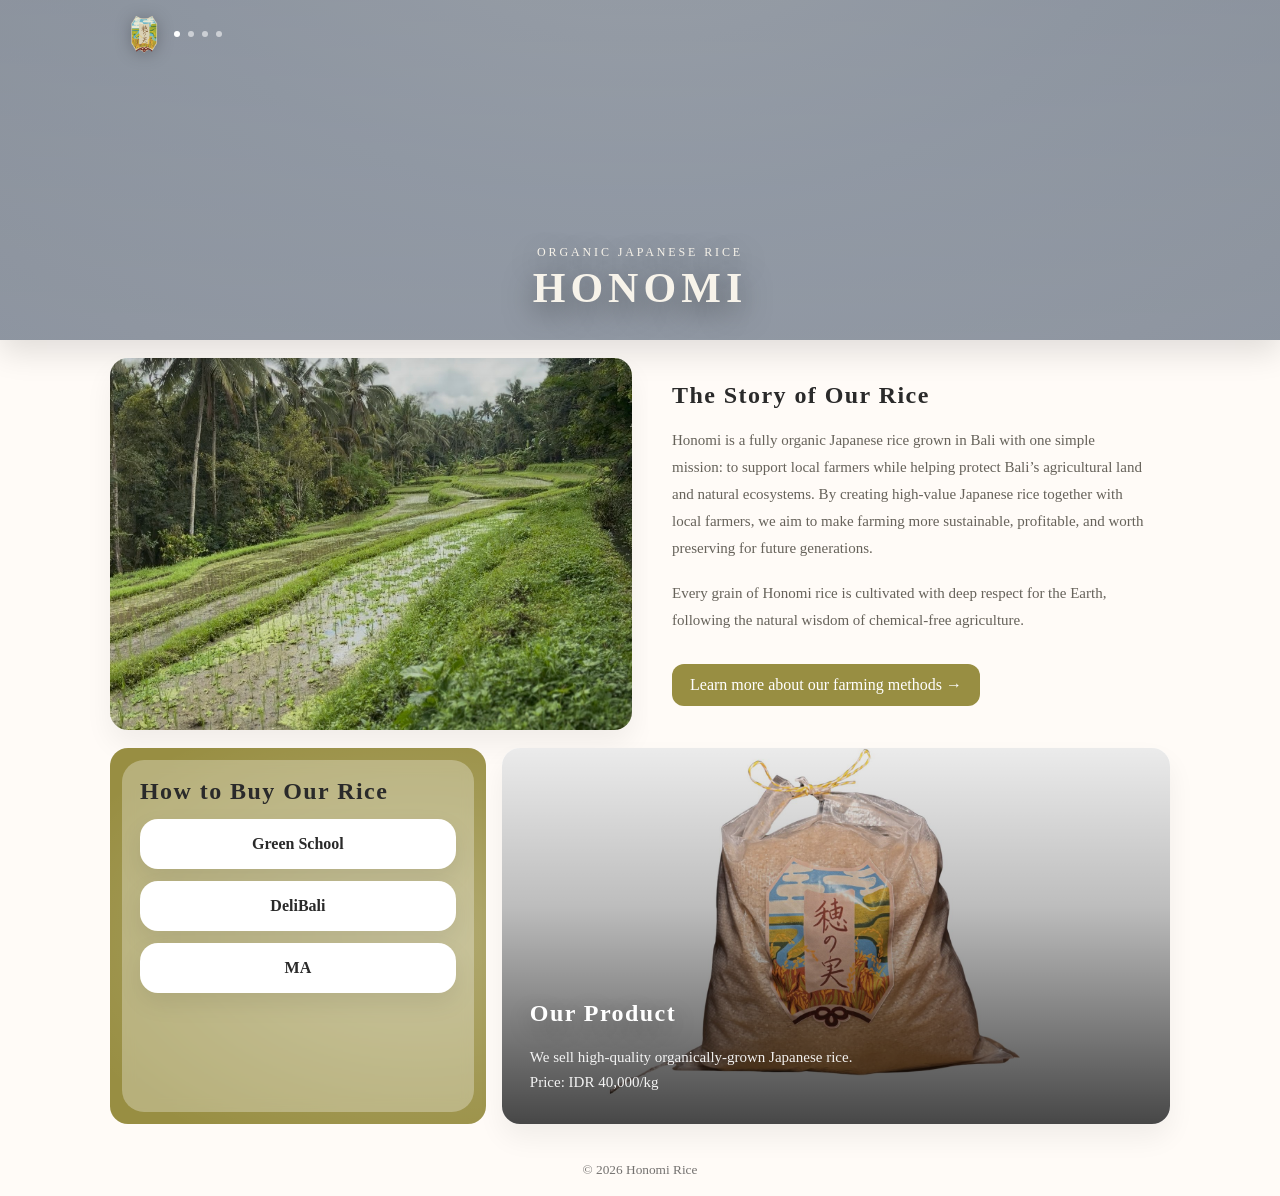
==== index.html @ 51b36eba "Add Honomi Rice static website" ====
<!doctype html>
<html lang="en">
<head>
  <meta charset="UTF-8" />
  <meta name="viewport" content="width=device-width, initial-scale=1.0" />

  <title>Honomi Rice</title>
  <link rel="icon" type="image/png" href="assets/Honomi package design.png">
  <link rel="stylesheet" href="styles.css" />
</head>

<body>

  <a class="skip-link" href="#main">
    Skip to content
  </a>

  <header class="site">

    <!-- HERO -->

    <section class="hero" aria-label="Honomi Rice">

      <!-- VIDEO BACKGROUND -->
      <video
        class="hero__video"
        autoplay
        muted
        loop
        playsinline
      >
        <source src="assets/DJI_0226.mp4" type="video/mp4">
      </video>

      <!-- DARK OVERLAY -->
      <div class="hero__overlay"></div>

      <div class="container">

        <div class="hero__top">

          <div class="brand" aria-label="Brand">

            <div class="brand__mark" aria-hidden="true">
            <img src="assets/Honomi package design.png" alt="Honomi Rice Logo">
          </div>

          <nav class="dots" aria-label="Sections">

            <a class="dot dot--active" href="#top"></a>
            <a class="dot" href="#offer"></a>
            <a class="dot" href="#about"></a>
            <a class="dot" href="#contact"></a>

          </nav>

        </div>

        <div class="hero__title">

          <p class="hero__kicker">
            Organic Japanese Rice
          </p>

          <h1 class="hero__headline">
            HONOMI
          </h1>

        </div>

      </div>

    </section>

    <!-- MAIN -->

    <main id="main" class="content">

      <div class="container">

        <!-- STORY -->

        <section class="story" id="top">

          <!-- IMAGE LEFT -->
          <div class="story__image">
        
            <img
              src="assets/IMG_7173.jpg"
              alt="Honomi rice fields in Bali"
            />

          </div>

          <!-- TEXT RIGHT -->
          <div class="card card--text">

    <h2 class="section-title section-title--left">
      The Story of Our Rice
    </h2>

            <p class="intro-text">
              Honomi is a fully organic Japanese rice grown in Bali
              with one simple mission:
              to support local farmers while helping protect Bali’s
              agricultural land and natural ecosystems. By creating high-value Japanese rice together with local farmers,
              we aim to make farming more sustainable,
              profitable, and worth preserving for future generations. 
            </p>

            <p class="intro-text">
              Every grain of Honomi rice is cultivated with deep respect
              for the Earth, following the natural wisdom of
              chemical-free agriculture.
            </p>

            <a class="learn-btn" href="farming-methods.html">
              Learn more about our farming methods →
            </a>

          </div>

        </section>

        <!-- ABOUT -->

        <section
          class="two-col product-buy"
          id="about"
          aria-label="About and buy Honomi Rice"
        >

          <div
            class="contact"
            id="contact"
            aria-label="How to buy Honomi rice"
          >

            <div class="contact__inner">

              <h2 class="section-title">
                How to Buy Our Rice
              </h2>

              <div class="buy-links">

                <a
                  class="buy-link"
                  href="https://docs.google.com/forms/d/e/1FAIpQLScZ5jNoCmiqCCOcIXor67InOuZGqrYcBfKRxBd3I6cKdMfrpA/viewform?usp=publish-editor"
                  target="_blank"
                >
                  Green School
                </a>

                <a
                  class="buy-link"
                  href="delibali.html"
                  target="_blank"
                >
                  DeliBali
                </a>

                <a
                  class="buy-link"
                  href="https://maps.app.goo.gl/1uEQMP7AKM3h1Lmy5"
                  target="_blank"
                >
                  MA
                </a>

              </div>

            </div>

          </div>

          <div class="card card--image product-card">

            <img
              src="assets/IMG_7652 (1).jpg"
              alt="Pak Putu in the rice field"
            />

            <div class="product-card__overlay">

              <h2 class="section-title section-title--left">
                Our Product
              </h2>

              <p>
                We sell high-quality organically-grown Japanese rice.
              </p>
              
              <p>
                Price: IDR 40,000/kg
              </p>

            </div>

          </div>

        </section>

        <!-- FOOTER -->

        <footer class="footer">

          <small>
            © <span id="year"></span> Honomi Rice
          </small>

        </footer>

      </div>

    </main>

  </header>

  <script>
    document.getElementById("year").textContent =
      String(new Date().getFullYear());
  </script>

</body>
</html>
---- styles.css ----
:root{
  --paper:#fffbf7;
  --paper-2:#f4eddc;
  --ink:#2a2a2a;
  --muted:#66625a;
  --green:#988e42;
  --green-2:#204c38;
  --shadow:0 12px 30px rgba(0,0,0,.12);
  --radius:18px;
}

*{
  box-sizing:border-box;
}

html,
body{
  height:100%;
}

body{
  margin:0;

  font-family:
    ui-serif,
    Georgia,
    "Times New Roman",
    serif;

  color:var(--ink);

  background:
    radial-gradient(
      1200px 800px at 50% -120px,
      #d9e2ee 0%,
      #cbd6e6 40%,
      #c6d0df 70%,
      #bfcadd 100%
    );
}

img,
video{
  max-width:100%;
  display:block;
}

a{
  color:inherit;
}

.skip-link{
  position:absolute;
  left:-999px;
  top:8px;

  background:#000;
  color:#fff;

  padding:8px 10px;

  border-radius:10px;

  z-index:999;
}

.skip-link:focus{
  left:10px;
}

.container{
  max-width:1100px;
  margin:0 auto;
  padding:0 20px;
}

/* HERO */

.hero{
  position:relative;

  min-height:340px;

  overflow:hidden;

  box-shadow:var(--shadow);
}

.hero__video{
  position:absolute;

  inset:0;

  width:100%;
  height:100%;

  object-fit:cover;

  z-index:0;
}

.hero__overlay{
  position:absolute;

  inset:0;

  background:
    linear-gradient(
      rgba(0,0,0,.30),
      rgba(0,0,0,.28)
    );

  z-index:1;
}

.hero .container{
  position:relative;

  min-height:340px;

  z-index:2;
}

.hero__top{
  display:flex;
  align-items:flex-start;
  justify-content:space-between;

  padding:14px 14px 0;

  color:#f5f1e8;
}

.hero__top--home{
  justify-content:flex-start;
}

.brand{
  display:flex;
  align-items:center;
  gap:10px;
}

.brand__mark{
  width:40px;
  height:40px;

  display:flex;
  align-items:center;
  justify-content:center;
}

.brand__mark--home{
  border-radius:999px;

  transition:.2s;
}

.brand__mark--home:hover{
  transform:translateY(-2px);
}

.brand__mark img{
  width:100%;
  height:100%;
  object-fit:contain;

  filter: drop-shadow(0 2px 8px rgba(0,0,0,.25));
}

.dots{
  display:flex;
  gap:8px;
  align-items:center;
}

.dot{
  width:6px;
  height:6px;

  border-radius:999px;

  background:rgba(255,255,255,.55);

  display:inline-block;
}

.dot--active{
  background:#fff;
}

.hero__title{
  position:absolute;

  left:0;
  right:0;
  bottom:28px;

  text-align:center;

  color:#f7f3ea;

  text-shadow:
    0 10px 30px rgba(0,0,0,.50);
}

.hero__kicker{
  margin:0;

  letter-spacing:.24em;
  text-transform:uppercase;

  font-size:12px;
}

.hero__headline{
  margin:4px 0 0;

  font-size:42px;

  letter-spacing:.12em;
  text-transform:uppercase;
}

/* MAIN */

.content{
  background:var(--paper);
  overflow:hidden;
}

.card{
  background:var(--paper);
  padding:18px 18px 20px;
}

/* INTRO */

.card--intro{
  background:
    linear-gradient(
      180deg,
      var(--paper-2),
      var(--paper)
    );

  text-align:center;

  padding:40px 22px;
}

.section-title{
  margin:0 0 18px;

  text-align:center;

  font-size:24px;

  letter-spacing:.06em;
}

.section-title--left{
  text-align:left;
}

.intro-text{
  max-width:760px;

  margin:0 auto 18px;

  font-size:15px;

  line-height:1.8;

  color:var(--muted);
}

.learn-btn{
  display:inline-block;

  margin-top:12px;

  padding:12px 18px;

  background:var(--green);
  color:#fff;

  text-decoration:none;

  border-radius:12px;

  transition:.2s;
}

.learn-btn:hover{
  background:var(--green-2);
  transform:translateY(-2px);
}

/* OFFERS */

.offers{
  display:grid;

  grid-template-columns:
    repeat(3, minmax(0,1fr));

  gap:16px;
}

.offer{
  background:#fff;

  border-radius:14px;

  overflow:hidden;

  box-shadow:
    0 12px 24px rgba(0,0,0,.06);

  transition:.2s;

  text-align:center;
}

.offer:hover{
  transform:translateY(-4px);
}

.offer{
  cursor:pointer;
}

/* POPUP */

.popup{
  position:fixed;

  inset:0;

  background:rgba(0,0,0,.72);

  display:flex;
  align-items:center;
  justify-content:center;

  opacity:0;
  visibility:hidden;

  transition:.25s;

  z-index:9999;
}

.popup.active{
  opacity:1;
  visibility:visible;
}

.popup__content{
  position:relative;

  width:min(92vw, 900px);

  border-radius:22px;

  overflow:hidden;

  box-shadow:
    0 20px 50px rgba(0,0,0,.35);
}

.popup__content img,
.popup__content video{
  width:100%;
  height:75vh;

  object-fit:cover;

  display:block;
}

.popup__overlay{
  position:absolute;

  inset:0;

  display:flex;
  flex-direction:column;
  justify-content:flex-end;

  padding:40px;

  background:
    linear-gradient(
      to top,
      rgba(0,0,0,.72),
      rgba(0,0,0,.15) 55%,
      rgba(0,0,0,0)
    );

  color:#fff;
}

.popup__overlay h2{
  margin:0 0 12px;

  font-size:34px;

  letter-spacing:.04em;

  text-transform:uppercase;
}

.popup__overlay p{
  margin:0;

  max-width:650px;

  line-height:1.8;

  font-size:15px;

  color:rgba(255,255,255,.92);
}

.popup__close{
  position:absolute;

  top:16px;
  right:16px;

  width:44px;
  height:44px;

  border:none;

  border-radius:999px;

  background:rgba(255,255,255,.18);

  color:#fff;

  font-size:28px;

  cursor:pointer;

  z-index:10;

  backdrop-filter:blur(6px);
}

.popup__close:hover{
  background:rgba(255,255,255,.30);
}

/* MOBILE */

@media (max-width:760px){

  .popup__content img{
    height:70vh;
  }

  .popup__overlay{
    padding:24px;
  }

  .popup__overlay h2{
    font-size:24px;
  }

}

.offer__img{
  width:220px;
  height:220px;

  object-fit:cover;

  border-radius:50%;

  display:block;

  margin:24px auto 10px;

  box-shadow:
    0 10px 24px rgba(0,0,0,.12);
}

.offer__title{
  text-align:center;

  font-size:16px;

  margin:18px;
}

/* TWO COLUMN */

.two-col{
  display:grid;

  grid-template-columns:
    1.08fr .92fr;

  gap:16px;

  padding:0 0 18px;
}

.product-buy{
  grid-template-columns:minmax(220px, .72fr) minmax(0, 1.28fr);

  align-items:stretch;
}

.two-col .card{
  border-radius:var(--radius);

  background:#fff;

  box-shadow:
    0 14px 28px rgba(0,0,0,.06);
}

.two-col .card.card--flat{
  background: transparent !important;
  box-shadow: none !important;
  border-radius: 0 !important;
  padding: 0 !important;
}

.card--text{
  padding:24px;
}

.card--flat{
  background:transparent;
  box-shadow:none;
  padding:24px;
}

.muted{
  color:var(--muted);

  font-size:14px;

  line-height:1.7;
}

.card--image{
  overflow:hidden;
  padding:0;
}

.card--image img{
  width:100%;
  height:100%;

  object-fit:cover;

  min-height:280px;
}

.product-card{
  position:relative;
}

.product-card img{
  min-height:360px;
}

.product-card__overlay{
  position:absolute;

  inset:0;

  display:flex;
  flex-direction:column;
  justify-content:flex-end;

  padding:28px;

  background:
    linear-gradient(
      to top,
      rgba(0,0,0,.72),
      rgba(0,0,0,.26) 58%,
      rgba(0,0,0,.08)
    );

  color:#fff;
}

.product-card__overlay .section-title{
  color:#fff;

  text-shadow:0 8px 22px rgba(0,0,0,.35);
}

.product-card__overlay p{
  max-width:420px;

  margin:0;

  font-size:15px;
  line-height:1.7;

  color:rgba(255,255,255,.92);
}

/* FARMER SECTION */

.farmer{
  position:relative;

  height:520px;

  border-radius:22px;

  overflow:hidden;

  margin-bottom:18px;

  box-shadow:
    0 18px 40px rgba(0,0,0,.12);
}

.farmer__image{
  width:100%;
  height:100%;

  object-fit:cover;

  object-position:center 10%;
}

.farmer__overlay{
  position:absolute;
  inset:0;

  background:
    linear-gradient(
      to top,
      rgba(0,0,0,.65) 0%,
      rgba(0,0,0,.15) 45%,
      rgba(0,0,0,.10) 100%
    );
}

.farmer__content{
  position:absolute;

  inset:0;

  display:flex;
  flex-direction:column;
  justify-content:space-between;

  padding:34px;

  color:#fff;

  z-index:2;
}

.farmer__title{
  margin:0;

  font-size:38px;

  letter-spacing:.04em;

  text-transform:uppercase;

  text-shadow:
    0 4px 18px rgba(0,0,0,.35);
}

.farmer__text{
  margin:0;

  width:100%;

  font-size:15px;

  line-height:1.7;

  color:rgba(255,255,255,.92);

  max-width:900px;
}

/* MOBILE */

@media (max-width:760px){

  .farmer{
    height:420px;
  }

  .farmer__title{
    font-size:28px;
  }

  .farmer__content{
    padding:22px;
  }

}

/* PROCESS SECTION */

.process-section{
  padding:20px 0 40px;
}

.process-flow{
  display:flex;
  align-items:center;
  gap:18px;

  overflow-x:auto;

  padding-bottom:12px;
}

.process-card{
  position:relative;

  width:280px;
  height:280px;

  border-radius:22px;

  overflow:hidden;

  flex-shrink:0;

  box-shadow:
    0 16px 36px rgba(0,0,0,.12);

  transition:.25s;
}

.process-card:hover{
  transform:translateY(-6px);
}

.process-card img,
.process-card video{
  width:100%;
  height:100%;

  object-fit:cover;

  display:block;
}

.process-card__overlay{
  position:absolute;

  inset:0;

  display:flex;
  flex-direction:column;
  justify-content:flex-end;

  padding:20px;

  background:
    linear-gradient(
      to top,
      rgba(0,0,0,.72),
      rgba(0,0,0,.18) 55%,
      rgba(0,0,0,0)
    );

  color:#fff;
}

.process-card__overlay h3{
  margin:0 0 8px;

  font-size:18px;

  letter-spacing:.04em;

  text-transform:uppercase;
}

.process-card__overlay p{
  margin:0;

  font-size:13px;

  line-height:1.5;

  color:rgba(255,255,255,.92);
}

.process-arrow{
  font-size:38px;

  color:#988e42;

  font-weight:700;

  flex-shrink:0;
}

/* MOBILE */

@media (max-width:520px){

  .process-card{
    width:160px;
    height:240px;
  }

  .process-arrow{
    font-size:28px;
  }

}

/* STORY SECTION (NEW) */
.story {
  display: grid;
  grid-template-columns: 1fr 1fr;
  gap: 16px;
  align-items: stretch;
  margin: 18px 0;
}

.story__image img {
  width: 100%;
  height: 100%;
  object-fit: cover;
  border-radius: 18px;
  box-shadow: 0 14px 28px rgba(0,0,0,.06);
}

/* MOBILE FIX */
@media (max-width: 760px) {
  .story {
    grid-template-columns: 1fr;
  }
}

/* CONTACT */

.contact{
  margin-top:8px;

  background:
    radial-gradient(
      380px 240px at 82% 50%,
      rgba(255,255,255,.25),
      rgba(255,255,255,0)
    ),

    linear-gradient(
      180deg,
      #988e42,
      #988e42
    );

  padding:24px 12px 28px;
}

.product-buy .contact{
  margin-top:0;

  border-radius:var(--radius);

  padding:12px;

  overflow:hidden;
}

.contact__inner{
  background:rgba(255, 255, 255, 0.3);

  border-radius:22px;

  padding:24px;

  backdrop-filter:blur(6px);
}

.product-buy .contact__inner{
  height:100%;

  padding:18px;
}

.product-buy .contact .section-title{
  margin-bottom:14px;

  text-align:left;
}

/* BUY LINKS */

.buy-links{
  display:flex;
  flex-direction:column;

  gap:16px;

  margin-top:20px;
}

.product-buy .buy-links{
  gap:12px;

  margin-top:0;
}

.buy-link{
  background:#fff;

  border-radius:18px;

  padding:22px;

  text-align:center;

  text-decoration:none;

  font-weight:700;

  box-shadow:
    0 10px 25px rgba(0,0,0,.08);

  transition:.2s;
}

.product-buy .buy-link{
  padding:16px 14px;
}

.buy-link:hover{
  transform:translateY(-4px);
}

/* FOOTER */

.footer{
  padding:18px;

  text-align:center;

  color:rgba(0,0,0,.55);
}

/* MOBILE */

@media (max-width:760px){

  .offers{
    grid-template-columns:1fr;
  }

  .two-col{
    grid-template-columns:1fr;
  }

  .product-buy{
    grid-template-columns:1fr;
  }

  .product-card{
    order:-1;
  }

  .product-card img{
    min-height:300px;
  }

  .hero{
    min-height:260px;
  }

  .hero .container{
    min-height:260px;
  }

  .hero__headline{
    font-size:30px;
  }

}

@media (max-width:420px){

  .container{
    padding:0 14px;
  }

  .hero__headline{
    font-size:26px;
  }

  .section-title{
    font-size:20px;
  }

}
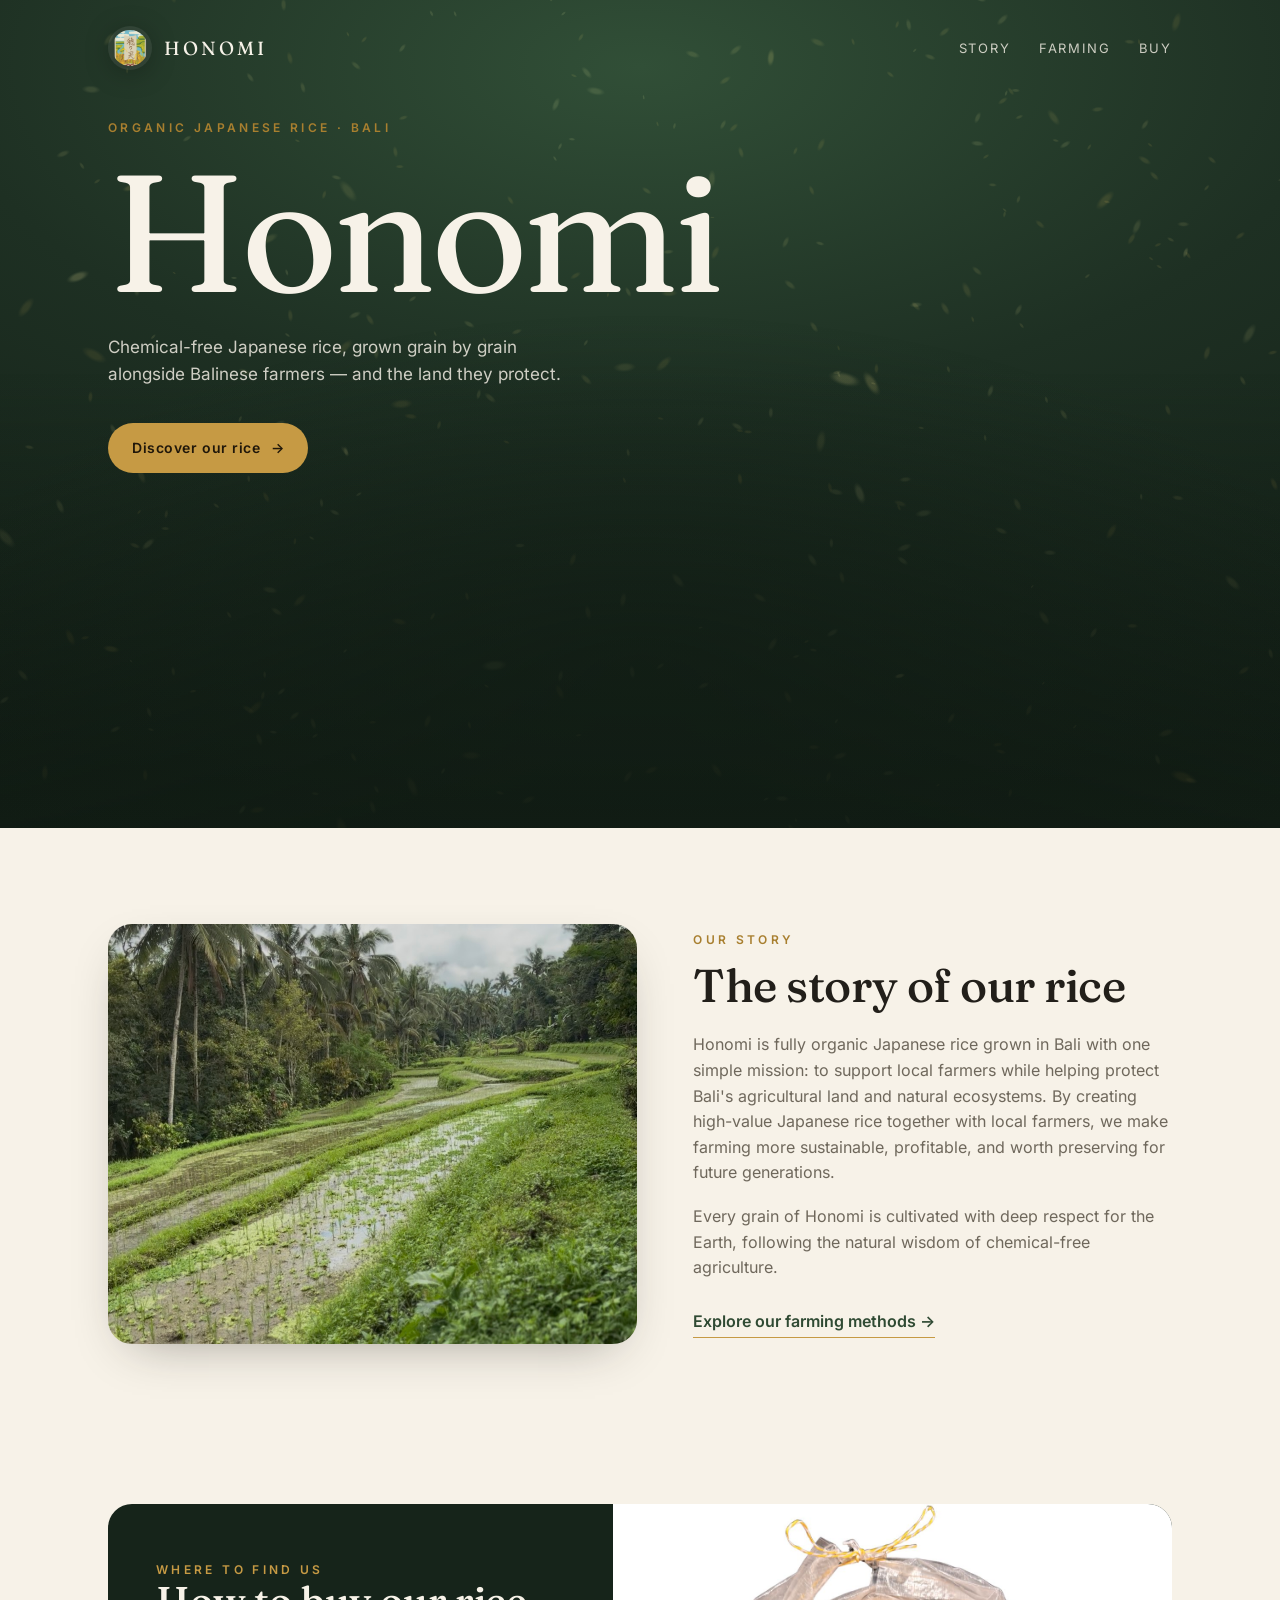
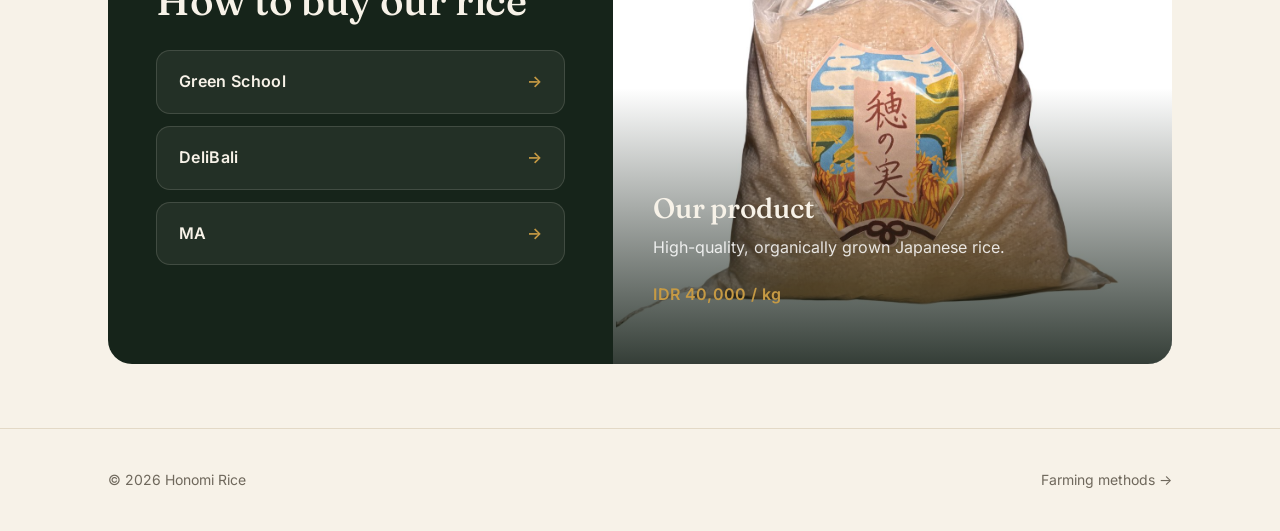
==== commit 29940d03: "Redesign site with three.js grain-field hero and refined design system - Add three.js (vendored) ani" ====
--- a/index.html
+++ b/index.html
@@ -3,224 +3,122 @@
 <head>
   <meta charset="UTF-8" />
   <meta name="viewport" content="width=device-width, initial-scale=1.0" />
-
-  <title>Honomi Rice</title>
-  <link rel="icon" type="image/png" href="assets/Honomi package design.png">
+  <title>Honomi — Organic Japanese Rice, Grown in Bali</title>
+  <meta name="description" content="Honomi is fully organic Japanese rice grown in Bali, cultivated chemical-free alongside local farmers." />
+  <link rel="icon" type="image/png" href="assets/Honomi package design.png" />
   <link rel="stylesheet" href="styles.css" />
 </head>
+<body>
+  <a class="skip-link" href="#main">Skip to content</a>
 
-<body>
+  <!-- HERO -->
+  <header class="hero">
+    <canvas class="hero__canvas" data-grain-field aria-hidden="true"></canvas>
 
-  <a class="skip-link" href="#main">
-    Skip to content
-  </a>
+    <div class="container">
+      <nav class="hero__nav" aria-label="Primary">
+        <a class="brand" href="index.html">
+          <img class="brand__mark" src="assets/Honomi package design.png" alt="" />
+          <span class="brand__name">Honomi</span>
+        </a>
+        <div class="hero__menu">
+          <a href="#story">Story</a>
+          <a href="farming-methods.html">Farming</a>
+          <a href="#buy">Buy</a>
+        </div>
+      </nav>
 
-  <header class="site">
+      <div class="hero__body">
+        <p class="eyebrow">Organic Japanese Rice · Bali</p>
+        <h1 class="hero__headline">Honomi</h1>
+        <p class="hero__sub">
+          Chemical-free Japanese rice, grown grain by grain alongside Balinese
+          farmers — and the land they protect.
+        </p>
+        <a class="hero__cta" href="#story">Discover our rice <span>→</span></a>
+      </div>
+    </div>
+  </header>
 
-    <!-- HERO -->
-
-    <section class="hero" aria-label="Honomi Rice">
-
-      <!-- VIDEO BACKGROUND -->
-      <video
-        class="hero__video"
-        autoplay
-        muted
-        loop
-        playsinline
-      >
-        <source src="assets/DJI_0226.mp4" type="video/mp4">
-      </video>
-
-      <!-- DARK OVERLAY -->
-      <div class="hero__overlay"></div>
-
+  <main id="main">
+    <!-- STORY -->
+    <section class="section" id="story">
       <div class="container">
-
-        <div class="hero__top">
-
-          <div class="brand" aria-label="Brand">
-
-            <div class="brand__mark" aria-hidden="true">
-            <img src="assets/Honomi package design.png" alt="Honomi Rice Logo">
+        <div class="split">
+          <div class="split__media">
+            <img src="assets/IMG_7173.jpg" alt="Honomi rice fields in Bali" />
           </div>
-
-          <nav class="dots" aria-label="Sections">
-
-            <a class="dot dot--active" href="#top"></a>
-            <a class="dot" href="#offer"></a>
-            <a class="dot" href="#about"></a>
-            <a class="dot" href="#contact"></a>
-
-          </nav>
-
+          <div>
+            <p class="eyebrow">Our Story</p>
+            <h2 class="section__title">The story of our rice</h2>
+            <div class="prose" style="margin-top:22px">
+              <p>
+                Honomi is fully organic Japanese rice grown in Bali with one
+                simple mission: to support local farmers while helping protect
+                Bali's agricultural land and natural ecosystems. By creating
+                high-value Japanese rice together with local farmers, we make
+                farming more sustainable, profitable, and worth preserving for
+                future generations.
+              </p>
+              <p>
+                Every grain of Honomi is cultivated with deep respect for the
+                Earth, following the natural wisdom of chemical-free agriculture.
+              </p>
+            </div>
+            <a class="textlink" href="farming-methods.html">
+              Explore our farming methods →
+            </a>
+          </div>
         </div>
-
-        <div class="hero__title">
-
-          <p class="hero__kicker">
-            Organic Japanese Rice
-          </p>
-
-          <h1 class="hero__headline">
-            HONOMI
-          </h1>
-
-        </div>
-
       </div>
-
     </section>
 
-    <!-- MAIN -->
-
-    <main id="main" class="content">
-
+    <!-- BUY -->
+    <section class="section section--tight" id="buy">
       <div class="container">
-
-        <!-- STORY -->
-
-        <section class="story" id="top">
-
-          <!-- IMAGE LEFT -->
-          <div class="story__image">
-        
-            <img
-              src="assets/IMG_7173.jpg"
-              alt="Honomi rice fields in Bali"
-            />
-
-          </div>
-
-          <!-- TEXT RIGHT -->
-          <div class="card card--text">
-
-    <h2 class="section-title section-title--left">
-      The Story of Our Rice
-    </h2>
-
-            <p class="intro-text">
-              Honomi is a fully organic Japanese rice grown in Bali
-              with one simple mission:
-              to support local farmers while helping protect Bali’s
-              agricultural land and natural ecosystems. By creating high-value Japanese rice together with local farmers,
-              we aim to make farming more sustainable,
-              profitable, and worth preserving for future generations. 
-            </p>
-
-            <p class="intro-text">
-              Every grain of Honomi rice is cultivated with deep respect
-              for the Earth, following the natural wisdom of
-              chemical-free agriculture.
-            </p>
-
-            <a class="learn-btn" href="farming-methods.html">
-              Learn more about our farming methods →
-            </a>
-
-          </div>
-
-        </section>
-
-        <!-- ABOUT -->
-
-        <section
-          class="two-col product-buy"
-          id="about"
-          aria-label="About and buy Honomi Rice"
-        >
-
-          <div
-            class="contact"
-            id="contact"
-            aria-label="How to buy Honomi rice"
-          >
-
-            <div class="contact__inner">
-
-              <h2 class="section-title">
-                How to Buy Our Rice
-              </h2>
-
-              <div class="buy-links">
-
-                <a
-                  class="buy-link"
-                  href="https://docs.google.com/forms/d/e/1FAIpQLScZ5jNoCmiqCCOcIXor67InOuZGqrYcBfKRxBd3I6cKdMfrpA/viewform?usp=publish-editor"
-                  target="_blank"
-                >
+        <div class="buy">
+          <div class="buy__grid">
+            <div class="buy__left">
+              <p class="eyebrow" style="color:var(--grain)">Where to find us</p>
+              <h2 class="buy__title">How to buy our rice</h2>
+              <div class="buy__links">
+                <a class="buy__link" href="https://docs.google.com/forms/d/e/1FAIpQLScZ5jNoCmiqCCOcIXor67InOuZGqrYcBfKRxBd3I6cKdMfrpA/viewform?usp=publish-editor" target="_blank" rel="noopener">
                   Green School
                 </a>
-
-                <a
-                  class="buy-link"
-                  href="delibali.html"
-                  target="_blank"
-                >
+                <a class="buy__link" href="delibali.html" target="_blank" rel="noopener">
                   DeliBali
                 </a>
-
-                <a
-                  class="buy-link"
-                  href="https://maps.app.goo.gl/1uEQMP7AKM3h1Lmy5"
-                  target="_blank"
-                >
+                <a class="buy__link" href="https://maps.app.goo.gl/1uEQMP7AKM3h1Lmy5" target="_blank" rel="noopener">
                   MA
                 </a>
+              </div>
+            </div>
+            <div class="buy__product">
+              <img src="assets/IMG_7652 (1).jpg" alt="Pak Putu in the rice field" />
+              <div class="buy__product-info">
+                <h3>Our product</h3>
+                <p style="color:rgba(255,255,255,.85);margin:6px 0 0">
+                  High-quality, organically grown Japanese rice.
+                </p>
+                <p class="buy__price">IDR 40,000 / kg</p>
+              </div>
+            </div>
+          </div>
+        </div>
+      </div>
+    </section>
+  </main>
 
-              </div>
-
-            </div>
-
-          </div>
-
-          <div class="card card--image product-card">
-
-            <img
-              src="assets/IMG_7652 (1).jpg"
-              alt="Pak Putu in the rice field"
-            />
-
-            <div class="product-card__overlay">
-
-              <h2 class="section-title section-title--left">
-                Our Product
-              </h2>
-
-              <p>
-                We sell high-quality organically-grown Japanese rice.
-              </p>
-              
-              <p>
-                Price: IDR 40,000/kg
-              </p>
-
-            </div>
-
-          </div>
-
-        </section>
-
-        <!-- FOOTER -->
-
-        <footer class="footer">
-
-          <small>
-            © <span id="year"></span> Honomi Rice
-          </small>
-
-        </footer>
-
-      </div>
-
-    </main>
-
-  </header>
+  <footer class="footer">
+    <div class="container footer__inner">
+      <span>© <span id="year"></span> Honomi Rice</span>
+      <a href="farming-methods.html">Farming methods →</a>
+    </div>
+  </footer>
 
   <script>
-    document.getElementById("year").textContent =
-      String(new Date().getFullYear());
+    document.getElementById("year").textContent = new Date().getFullYear();
   </script>
-
+  <script type="module" src="hero.js"></script>
 </body>
 </html>
--- a/styles.css
+++ b/styles.css
@@ -1,1011 +1,745 @@
-:root{
-  --paper:#fffbf7;
-  --paper-2:#f4eddc;
-  --ink:#2a2a2a;
-  --muted:#66625a;
-  --green:#988e42;
-  --green-2:#204c38;
-  --shadow:0 12px 30px rgba(0,0,0,.12);
-  --radius:18px;
-}
-
-*{
-  box-sizing:border-box;
-}
-
-html,
-body{
-  height:100%;
-}
-
-body{
-  margin:0;
-
-  font-family:
-    ui-serif,
-    Georgia,
-    "Times New Roman",
-    serif;
-
-  color:var(--ink);
-
+@import url("fonts/fonts.css");
+
+/* ============================================================
+   Honomi Rice — design system
+   ============================================================ */
+
+:root {
+  --paper: #f7f2e8;
+  --paper-2: #efe7d6;
+  --card: #fffdf8;
+  --ink: #221f1a;
+  --muted: #6f685c;
+  --line: #e3d9c6;
+
+  --grain: #c69a44;
+  --grain-deep: #a87f2f;
+  --paddy: #2f4a33;
+  --paddy-deep: #16241a;
+
+  --display: "Fraunces", Georgia, "Times New Roman", serif;
+  --body: "Inter", system-ui, -apple-system, "Segoe UI", sans-serif;
+
+  --radius: 14px;
+  --radius-lg: 24px;
+  --shadow: 0 18px 50px -24px rgba(34, 31, 26, 0.45);
+  --shadow-soft: 0 10px 30px -18px rgba(34, 31, 26, 0.4);
+  --maxw: 1120px;
+}
+
+* {
+  box-sizing: border-box;
+}
+
+html {
+  scroll-behavior: smooth;
+}
+
+body {
+  margin: 0;
+  font-family: var(--body);
+  color: var(--ink);
+  background: var(--paper);
+  -webkit-font-smoothing: antialiased;
+  line-height: 1.6;
+}
+
+img,
+video,
+canvas {
+  display: block;
+  max-width: 100%;
+}
+
+a {
+  color: inherit;
+}
+
+h1,
+h2,
+h3 {
+  font-family: var(--display);
+  font-weight: 500;
+  line-height: 1.08;
+  letter-spacing: -0.01em;
+  margin: 0;
+}
+
+.skip-link {
+  position: absolute;
+  left: -999px;
+  top: 8px;
+  z-index: 999;
+  background: var(--ink);
+  color: var(--paper);
+  padding: 10px 14px;
+  border-radius: 10px;
+  text-decoration: none;
+}
+.skip-link:focus {
+  left: 12px;
+}
+
+.container {
+  width: 100%;
+  max-width: var(--maxw);
+  margin: 0 auto;
+  padding: 0 28px;
+}
+
+.eyebrow {
+  font-family: var(--body);
+  font-size: 12px;
+  font-weight: 600;
+  letter-spacing: 0.28em;
+  text-transform: uppercase;
+  color: var(--grain-deep);
+  margin: 0;
+}
+
+/* ============================================================
+   Hero — three.js grain field
+   ============================================================ */
+
+.hero {
+  position: relative;
+  min-height: 92vh;
+  display: flex;
+  flex-direction: column;
+  overflow: hidden;
+  color: var(--paper);
   background:
-    radial-gradient(
-      1200px 800px at 50% -120px,
-      #d9e2ee 0%,
-      #cbd6e6 40%,
-      #c6d0df 70%,
-      #bfcadd 100%
-    );
-}
-
-img,
-video{
-  max-width:100%;
-  display:block;
-}
-
-a{
-  color:inherit;
-}
-
-.skip-link{
-  position:absolute;
-  left:-999px;
-  top:8px;
-
-  background:#000;
-  color:#fff;
-
-  padding:8px 10px;
-
-  border-radius:10px;
-
-  z-index:999;
-}
-
-.skip-link:focus{
-  left:10px;
-}
-
-.container{
-  max-width:1100px;
-  margin:0 auto;
-  padding:0 20px;
-}
-
-/* HERO */
-
-.hero{
-  position:relative;
-
-  min-height:340px;
-
-  overflow:hidden;
-
-  box-shadow:var(--shadow);
-}
-
-.hero__video{
-  position:absolute;
-
-  inset:0;
-
-  width:100%;
-  height:100%;
-
-  object-fit:cover;
-
-  z-index:0;
-}
-
-.hero__overlay{
-  position:absolute;
-
-  inset:0;
-
+    radial-gradient(120% 90% at 50% 8%, #314f37 0%, #1e3023 45%, #111c14 100%);
+  isolation: isolate;
+}
+
+.hero--compact {
+  min-height: 62vh;
+}
+
+.hero__canvas {
+  position: absolute;
+  inset: 0;
+  width: 100%;
+  height: 100%;
+  z-index: -1;
+}
+
+.hero::after {
+  /* subtle vignette + grain so the type stays legible */
+  content: "";
+  position: absolute;
+  inset: 0;
+  z-index: -1;
   background:
-    linear-gradient(
-      rgba(0,0,0,.30),
-      rgba(0,0,0,.28)
-    );
-
-  z-index:1;
-}
-
-.hero .container{
-  position:relative;
-
-  min-height:340px;
-
-  z-index:2;
-}
-
-.hero__top{
-  display:flex;
-  align-items:flex-start;
-  justify-content:space-between;
-
-  padding:14px 14px 0;
-
-  color:#f5f1e8;
-}
-
-.hero__top--home{
-  justify-content:flex-start;
-}
-
-.brand{
-  display:flex;
-  align-items:center;
-  gap:10px;
-}
-
-.brand__mark{
-  width:40px;
-  height:40px;
-
-  display:flex;
-  align-items:center;
-  justify-content:center;
-}
-
-.brand__mark--home{
-  border-radius:999px;
-
-  transition:.2s;
-}
-
-.brand__mark--home:hover{
-  transform:translateY(-2px);
-}
-
-.brand__mark img{
-  width:100%;
-  height:100%;
-  object-fit:contain;
-
-  filter: drop-shadow(0 2px 8px rgba(0,0,0,.25));
-}
-
-.dots{
-  display:flex;
-  gap:8px;
-  align-items:center;
-}
-
-.dot{
-  width:6px;
-  height:6px;
-
-  border-radius:999px;
-
-  background:rgba(255,255,255,.55);
-
-  display:inline-block;
-}
-
-.dot--active{
-  background:#fff;
-}
-
-.hero__title{
-  position:absolute;
-
-  left:0;
-  right:0;
-  bottom:28px;
-
-  text-align:center;
-
-  color:#f7f3ea;
-
-  text-shadow:
-    0 10px 30px rgba(0,0,0,.50);
-}
-
-.hero__kicker{
-  margin:0;
-
-  letter-spacing:.24em;
-  text-transform:uppercase;
-
-  font-size:12px;
-}
-
-.hero__headline{
-  margin:4px 0 0;
-
-  font-size:42px;
-
-  letter-spacing:.12em;
-  text-transform:uppercase;
-}
-
-/* MAIN */
-
-.content{
-  background:var(--paper);
-  overflow:hidden;
-}
-
-.card{
-  background:var(--paper);
-  padding:18px 18px 20px;
-}
-
-/* INTRO */
-
-.card--intro{
-  background:
-    linear-gradient(
-      180deg,
-      var(--paper-2),
-      var(--paper)
-    );
-
-  text-align:center;
-
-  padding:40px 22px;
-}
-
-.section-title{
-  margin:0 0 18px;
-
-  text-align:center;
-
-  font-size:24px;
-
-  letter-spacing:.06em;
-}
-
-.section-title--left{
-  text-align:left;
-}
-
-.intro-text{
-  max-width:760px;
-
-  margin:0 auto 18px;
-
-  font-size:15px;
-
-  line-height:1.8;
-
-  color:var(--muted);
-}
-
-.learn-btn{
-  display:inline-block;
-
-  margin-top:12px;
-
-  padding:12px 18px;
-
-  background:var(--green);
-  color:#fff;
-
-  text-decoration:none;
-
-  border-radius:12px;
-
-  transition:.2s;
-}
-
-.learn-btn:hover{
-  background:var(--green-2);
-  transform:translateY(-2px);
-}
-
-/* OFFERS */
-
-.offers{
-  display:grid;
-
-  grid-template-columns:
-    repeat(3, minmax(0,1fr));
-
-  gap:16px;
-}
-
-.offer{
-  background:#fff;
-
-  border-radius:14px;
-
-  overflow:hidden;
-
-  box-shadow:
-    0 12px 24px rgba(0,0,0,.06);
-
-  transition:.2s;
-
-  text-align:center;
-}
-
-.offer:hover{
-  transform:translateY(-4px);
-}
-
-.offer{
-  cursor:pointer;
-}
-
-/* POPUP */
-
-.popup{
-  position:fixed;
-
-  inset:0;
-
-  background:rgba(0,0,0,.72);
-
-  display:flex;
-  align-items:center;
-  justify-content:center;
-
-  opacity:0;
-  visibility:hidden;
-
-  transition:.25s;
-
-  z-index:9999;
-}
-
-.popup.active{
-  opacity:1;
-  visibility:visible;
-}
-
-.popup__content{
-  position:relative;
-
-  width:min(92vw, 900px);
-
-  border-radius:22px;
-
-  overflow:hidden;
-
-  box-shadow:
-    0 20px 50px rgba(0,0,0,.35);
-}
-
-.popup__content img,
-.popup__content video{
-  width:100%;
-  height:75vh;
-
-  object-fit:cover;
-
-  display:block;
-}
-
-.popup__overlay{
-  position:absolute;
-
-  inset:0;
-
-  display:flex;
-  flex-direction:column;
-  justify-content:flex-end;
-
-  padding:40px;
-
-  background:
-    linear-gradient(
-      to top,
-      rgba(0,0,0,.72),
-      rgba(0,0,0,.15) 55%,
-      rgba(0,0,0,0)
-    );
-
-  color:#fff;
-}
-
-.popup__overlay h2{
-  margin:0 0 12px;
-
-  font-size:34px;
-
-  letter-spacing:.04em;
-
-  text-transform:uppercase;
-}
-
-.popup__overlay p{
-  margin:0;
-
-  max-width:650px;
-
-  line-height:1.8;
-
-  font-size:15px;
-
-  color:rgba(255,255,255,.92);
-}
-
-.popup__close{
-  position:absolute;
-
-  top:16px;
-  right:16px;
-
-  width:44px;
-  height:44px;
-
-  border:none;
-
-  border-radius:999px;
-
-  background:rgba(255,255,255,.18);
-
-  color:#fff;
-
-  font-size:28px;
-
-  cursor:pointer;
-
-  z-index:10;
-
-  backdrop-filter:blur(6px);
-}
-
-.popup__close:hover{
-  background:rgba(255,255,255,.30);
-}
-
-/* MOBILE */
-
-@media (max-width:760px){
-
-  .popup__content img{
-    height:70vh;
-  }
-
-  .popup__overlay{
-    padding:24px;
-  }
-
-  .popup__overlay h2{
-    font-size:24px;
-  }
-
-}
-
-.offer__img{
-  width:220px;
-  height:220px;
-
-  object-fit:cover;
-
-  border-radius:50%;
-
-  display:block;
-
-  margin:24px auto 10px;
-
-  box-shadow:
-    0 10px 24px rgba(0,0,0,.12);
-}
-
-.offer__title{
-  text-align:center;
-
-  font-size:16px;
-
-  margin:18px;
-}
-
-/* TWO COLUMN */
-
-.two-col{
-  display:grid;
-
-  grid-template-columns:
-    1.08fr .92fr;
-
-  gap:16px;
-
-  padding:0 0 18px;
-}
-
-.product-buy{
-  grid-template-columns:minmax(220px, .72fr) minmax(0, 1.28fr);
-
-  align-items:stretch;
-}
-
-.two-col .card{
-  border-radius:var(--radius);
-
-  background:#fff;
-
-  box-shadow:
-    0 14px 28px rgba(0,0,0,.06);
-}
-
-.two-col .card.card--flat{
-  background: transparent !important;
-  box-shadow: none !important;
-  border-radius: 0 !important;
-  padding: 0 !important;
-}
-
-.card--text{
-  padding:24px;
-}
-
-.card--flat{
-  background:transparent;
-  box-shadow:none;
-  padding:24px;
-}
-
-.muted{
-  color:var(--muted);
-
-  font-size:14px;
-
-  line-height:1.7;
-}
-
-.card--image{
-  overflow:hidden;
-  padding:0;
-}
-
-.card--image img{
-  width:100%;
-  height:100%;
-
-  object-fit:cover;
-
-  min-height:280px;
-}
-
-.product-card{
-  position:relative;
-}
-
-.product-card img{
-  min-height:360px;
-}
-
-.product-card__overlay{
-  position:absolute;
-
-  inset:0;
-
-  display:flex;
-  flex-direction:column;
-  justify-content:flex-end;
-
-  padding:28px;
-
-  background:
-    linear-gradient(
-      to top,
-      rgba(0,0,0,.72),
-      rgba(0,0,0,.26) 58%,
-      rgba(0,0,0,.08)
-    );
-
-  color:#fff;
-}
-
-.product-card__overlay .section-title{
-  color:#fff;
-
-  text-shadow:0 8px 22px rgba(0,0,0,.35);
-}
-
-.product-card__overlay p{
-  max-width:420px;
-
-  margin:0;
-
-  font-size:15px;
-  line-height:1.7;
-
-  color:rgba(255,255,255,.92);
-}
-
-/* FARMER SECTION */
-
-.farmer{
-  position:relative;
-
-  height:520px;
-
-  border-radius:22px;
-
-  overflow:hidden;
-
-  margin-bottom:18px;
-
-  box-shadow:
-    0 18px 40px rgba(0,0,0,.12);
-}
-
-.farmer__image{
-  width:100%;
-  height:100%;
-
-  object-fit:cover;
-
-  object-position:center 10%;
-}
-
-.farmer__overlay{
-  position:absolute;
-  inset:0;
-
-  background:
-    linear-gradient(
-      to top,
-      rgba(0,0,0,.65) 0%,
-      rgba(0,0,0,.15) 45%,
-      rgba(0,0,0,.10) 100%
-    );
-}
-
-.farmer__content{
-  position:absolute;
-
-  inset:0;
-
-  display:flex;
-  flex-direction:column;
-  justify-content:space-between;
-
-  padding:34px;
-
-  color:#fff;
-
-  z-index:2;
-}
-
-.farmer__title{
-  margin:0;
-
-  font-size:38px;
-
-  letter-spacing:.04em;
-
-  text-transform:uppercase;
-
-  text-shadow:
-    0 4px 18px rgba(0,0,0,.35);
-}
-
-.farmer__text{
-  margin:0;
-
-  width:100%;
-
-  font-size:15px;
-
-  line-height:1.7;
-
-  color:rgba(255,255,255,.92);
-
-  max-width:900px;
-}
-
-/* MOBILE */
-
-@media (max-width:760px){
-
-  .farmer{
-    height:420px;
-  }
-
-  .farmer__title{
-    font-size:28px;
-  }
-
-  .farmer__content{
-    padding:22px;
-  }
-
-}
-
-/* PROCESS SECTION */
-
-.process-section{
-  padding:20px 0 40px;
-}
-
-.process-flow{
-  display:flex;
-  align-items:center;
-  gap:18px;
-
-  overflow-x:auto;
-
-  padding-bottom:12px;
-}
-
-.process-card{
-  position:relative;
-
-  width:280px;
-  height:280px;
-
-  border-radius:22px;
-
-  overflow:hidden;
-
-  flex-shrink:0;
-
-  box-shadow:
-    0 16px 36px rgba(0,0,0,.12);
-
-  transition:.25s;
-}
-
-.process-card:hover{
-  transform:translateY(-6px);
-}
-
-.process-card img,
-.process-card video{
-  width:100%;
-  height:100%;
-
-  object-fit:cover;
-
-  display:block;
-}
-
-.process-card__overlay{
-  position:absolute;
-
-  inset:0;
-
-  display:flex;
-  flex-direction:column;
-  justify-content:flex-end;
-
-  padding:20px;
-
-  background:
-    linear-gradient(
-      to top,
-      rgba(0,0,0,.72),
-      rgba(0,0,0,.18) 55%,
-      rgba(0,0,0,0)
-    );
-
-  color:#fff;
-}
-
-.process-card__overlay h3{
-  margin:0 0 8px;
-
-  font-size:18px;
-
-  letter-spacing:.04em;
-
-  text-transform:uppercase;
-}
-
-.process-card__overlay p{
-  margin:0;
-
-  font-size:13px;
-
-  line-height:1.5;
-
-  color:rgba(255,255,255,.92);
-}
-
-.process-arrow{
-  font-size:38px;
-
-  color:#988e42;
-
-  font-weight:700;
-
-  flex-shrink:0;
-}
-
-/* MOBILE */
-
-@media (max-width:520px){
-
-  .process-card{
-    width:160px;
-    height:240px;
-  }
-
-  .process-arrow{
-    font-size:28px;
-  }
-
-}
-
-/* STORY SECTION (NEW) */
-.story {
+    radial-gradient(80% 60% at 50% 80%, rgba(17, 28, 20, 0.55), transparent 70%),
+    linear-gradient(to top, rgba(17, 28, 20, 0.65), transparent 55%);
+  pointer-events: none;
+}
+
+.hero__nav {
+  display: flex;
+  align-items: center;
+  justify-content: space-between;
+  padding: 26px 0 0;
+}
+
+.brand {
+  display: inline-flex;
+  align-items: center;
+  gap: 12px;
+  text-decoration: none;
+  color: inherit;
+}
+
+.brand__mark {
+  width: 44px;
+  height: 44px;
+  border-radius: 50%;
+  object-fit: cover;
+  background: rgba(255, 255, 255, 0.08);
+  padding: 4px;
+  filter: drop-shadow(0 4px 14px rgba(0, 0, 0, 0.35));
+  transition: transform 0.25s ease;
+}
+.brand:hover .brand__mark {
+  transform: translateY(-2px);
+}
+
+.brand__name {
+  font-family: var(--display);
+  font-size: 19px;
+  letter-spacing: 0.16em;
+  text-transform: uppercase;
+}
+
+.hero__menu {
+  display: flex;
+  gap: 28px;
+  font-size: 13px;
+  letter-spacing: 0.14em;
+  text-transform: uppercase;
+}
+.hero__menu a {
+  text-decoration: none;
+  opacity: 0.8;
+  transition: opacity 0.2s ease;
+}
+.hero__menu a:hover {
+  opacity: 1;
+}
+
+.hero__body {
+  flex: 1;
+  display: flex;
+  flex-direction: column;
+  justify-content: center;
+  padding: 48px 0 72px;
+  max-width: 760px;
+}
+
+.hero__headline {
+  font-size: clamp(56px, 13vw, 168px);
+  font-weight: 400;
+  letter-spacing: -0.03em;
+  line-height: 0.92;
+  margin: 18px 0 0;
+}
+
+.hero__sub {
+  margin: 26px 0 0;
+  max-width: 460px;
+  font-size: 17px;
+  color: rgba(247, 242, 232, 0.82);
+}
+
+.hero__cta {
+  display: inline-flex;
+  align-items: center;
+  gap: 10px;
+  margin-top: 34px;
+  align-self: flex-start;
+  padding: 14px 24px;
+  background: var(--grain);
+  color: #20170a;
+  font-weight: 600;
+  font-size: 14px;
+  letter-spacing: 0.04em;
+  text-decoration: none;
+  border-radius: 999px;
+  transition: transform 0.2s ease, background 0.2s ease;
+}
+.hero__cta:hover {
+  transform: translateY(-2px);
+  background: #d9ad53;
+}
+.hero__cta span {
+  transition: transform 0.2s ease;
+}
+.hero__cta:hover span {
+  transform: translateX(4px);
+}
+
+/* ============================================================
+   Sections
+   ============================================================ */
+
+.section {
+  padding: 96px 0;
+}
+.section--tight {
+  padding: 64px 0;
+}
+
+.section__head {
+  max-width: 640px;
+  margin-bottom: 48px;
+}
+.section__head--center {
+  margin-left: auto;
+  margin-right: auto;
+  text-align: center;
+}
+
+.section__title {
+  font-size: clamp(30px, 4.5vw, 46px);
+  margin-top: 12px;
+}
+
+.lede {
+  font-size: 18px;
+  color: var(--muted);
+  margin: 18px 0 0;
+}
+
+.prose p {
+  color: var(--muted);
+  margin: 0 0 18px;
+}
+.prose p:last-child {
+  margin-bottom: 0;
+}
+
+/* Story split */
+.split {
   display: grid;
-  grid-template-columns: 1fr 1fr;
-  gap: 16px;
-  align-items: stretch;
-  margin: 18px 0;
-}
-
-.story__image img {
+  grid-template-columns: 1.05fr 0.95fr;
+  gap: 56px;
+  align-items: center;
+}
+
+.split__media {
+  position: relative;
+  border-radius: var(--radius-lg);
+  overflow: hidden;
+  box-shadow: var(--shadow);
+}
+.split__media img {
+  width: 100%;
+  height: 100%;
+  min-height: 420px;
+  object-fit: cover;
+}
+
+.textlink {
+  display: inline-flex;
+  align-items: center;
+  gap: 8px;
+  margin-top: 28px;
+  font-weight: 600;
+  color: var(--paddy);
+  text-decoration: none;
+  border-bottom: 1px solid var(--grain);
+  padding-bottom: 3px;
+  transition: gap 0.2s ease;
+}
+.textlink:hover {
+  gap: 14px;
+}
+
+/* ============================================================
+   Buy + product
+   ============================================================ */
+
+.buy {
+  background: var(--paddy-deep);
+  color: var(--paper);
+  border-radius: var(--radius-lg);
+  overflow: hidden;
+}
+
+.buy__grid {
+  display: grid;
+  grid-template-columns: 0.95fr 1.05fr;
+}
+
+.buy__left {
+  padding: 56px 48px;
+}
+.buy__title {
+  font-size: clamp(28px, 4vw, 40px);
+  margin-bottom: 28px;
+}
+
+.buy__links {
+  display: flex;
+  flex-direction: column;
+  gap: 12px;
+}
+
+.buy__link {
+  display: flex;
+  align-items: center;
+  justify-content: space-between;
+  padding: 18px 22px;
+  background: rgba(247, 242, 232, 0.06);
+  border: 1px solid rgba(247, 242, 232, 0.14);
+  border-radius: var(--radius);
+  text-decoration: none;
+  font-weight: 600;
+  letter-spacing: 0.02em;
+  transition: background 0.2s ease, transform 0.2s ease;
+}
+.buy__link:hover {
+  background: rgba(198, 154, 68, 0.18);
+  transform: translateX(4px);
+}
+.buy__link::after {
+  content: "→";
+  color: var(--grain);
+}
+
+.buy__product {
+  position: relative;
+  min-height: 460px;
+}
+.buy__product img {
+  position: absolute;
+  inset: 0;
   width: 100%;
   height: 100%;
   object-fit: cover;
-  border-radius: 18px;
-  box-shadow: 0 14px 28px rgba(0,0,0,.06);
-}
-
-/* MOBILE FIX */
-@media (max-width: 760px) {
-  .story {
+}
+.buy__product-info {
+  position: absolute;
+  inset: 0;
+  display: flex;
+  flex-direction: column;
+  justify-content: flex-end;
+  gap: 6px;
+  padding: 40px;
+  background: linear-gradient(to top, rgba(17, 28, 20, 0.85), transparent 60%);
+}
+.buy__product-info h3 {
+  font-size: 28px;
+}
+.buy__price {
+  font-weight: 600;
+  color: var(--grain);
+  letter-spacing: 0.02em;
+}
+
+/* ============================================================
+   Principles (cards) + popups
+   ============================================================ */
+
+.cards {
+  display: grid;
+  grid-template-columns: repeat(3, 1fr);
+  gap: 24px;
+}
+
+.principle {
+  position: relative;
+  border: 1px solid var(--line);
+  background: var(--card);
+  border-radius: var(--radius-lg);
+  padding: 28px;
+  text-align: left;
+  cursor: pointer;
+  overflow: hidden;
+  transition: transform 0.25s ease, box-shadow 0.25s ease, border-color 0.25s ease;
+}
+.principle:hover {
+  transform: translateY(-4px);
+  box-shadow: var(--shadow-soft);
+  border-color: var(--grain);
+}
+.principle__index {
+  font-family: var(--display);
+  font-size: 14px;
+  color: var(--grain-deep);
+}
+.principle__img {
+  width: 96px;
+  height: 96px;
+  object-fit: contain;
+  margin: 18px 0;
+}
+.principle h3 {
+  font-size: 22px;
+}
+.principle__hint {
+  margin-top: 14px;
+  font-size: 13px;
+  letter-spacing: 0.06em;
+  text-transform: uppercase;
+  color: var(--muted);
+}
+
+/* Popup */
+.popup {
+  position: fixed;
+  inset: 0;
+  z-index: 9999;
+  display: flex;
+  align-items: center;
+  justify-content: center;
+  padding: 24px;
+  background: rgba(17, 19, 15, 0.78);
+  backdrop-filter: blur(4px);
+  opacity: 0;
+  visibility: hidden;
+  transition: opacity 0.25s ease, visibility 0.25s ease;
+}
+.popup.active {
+  opacity: 1;
+  visibility: visible;
+}
+.popup__content {
+  position: relative;
+  width: min(92vw, 880px);
+  border-radius: var(--radius-lg);
+  overflow: hidden;
+  box-shadow: 0 30px 80px rgba(0, 0, 0, 0.5);
+}
+.popup__content video {
+  width: 100%;
+  height: min(72vh, 560px);
+  object-fit: cover;
+}
+.popup__overlay {
+  position: absolute;
+  inset: 0;
+  display: flex;
+  flex-direction: column;
+  justify-content: flex-end;
+  padding: 40px;
+  background: linear-gradient(to top, rgba(0, 0, 0, 0.78), transparent 60%);
+  color: #fff;
+}
+.popup__overlay h2 {
+  font-size: clamp(26px, 4vw, 38px);
+}
+.popup__overlay p {
+  margin: 12px 0 0;
+  max-width: 560px;
+  color: rgba(255, 255, 255, 0.9);
+}
+.popup__close {
+  position: absolute;
+  top: 18px;
+  right: 18px;
+  z-index: 2;
+  width: 44px;
+  height: 44px;
+  border: none;
+  border-radius: 50%;
+  background: rgba(255, 255, 255, 0.16);
+  color: #fff;
+  font-size: 26px;
+  line-height: 1;
+  cursor: pointer;
+  backdrop-filter: blur(6px);
+  transition: background 0.2s ease;
+}
+.popup__close:hover {
+  background: rgba(255, 255, 255, 0.32);
+}
+
+/* ============================================================
+   Farmer band
+   ============================================================ */
+
+.farmer {
+  position: relative;
+  border-radius: var(--radius-lg);
+  overflow: hidden;
+  min-height: 520px;
+  display: flex;
+  box-shadow: var(--shadow);
+}
+.farmer img {
+  position: absolute;
+  inset: 0;
+  width: 100%;
+  height: 100%;
+  object-fit: cover;
+  object-position: center 20%;
+}
+.farmer__content {
+  position: relative;
+  margin-top: auto;
+  padding: 48px;
+  color: #fff;
+  background: linear-gradient(to top, rgba(0, 0, 0, 0.7), transparent);
+  width: 100%;
+}
+.farmer__content h2 {
+  font-size: clamp(30px, 5vw, 52px);
+}
+.farmer__content p {
+  margin: 16px 0 0;
+  max-width: 620px;
+  color: rgba(255, 255, 255, 0.9);
+}
+
+/* ============================================================
+   Process timeline
+   ============================================================ */
+
+.process {
+  display: flex;
+  gap: 20px;
+  overflow-x: auto;
+  padding: 8px 0 24px;
+  scroll-snap-type: x mandatory;
+  -webkit-overflow-scrolling: touch;
+}
+.process::-webkit-scrollbar {
+  height: 8px;
+}
+.process::-webkit-scrollbar-thumb {
+  background: var(--line);
+  border-radius: 999px;
+}
+
+.step {
+  position: relative;
+  flex: 0 0 auto;
+  width: 270px;
+  height: 360px;
+  border-radius: var(--radius-lg);
+  overflow: hidden;
+  scroll-snap-align: start;
+  box-shadow: var(--shadow-soft);
+  transition: transform 0.25s ease;
+}
+.step:hover {
+  transform: translateY(-6px);
+}
+.step img,
+.step video {
+  position: absolute;
+  inset: 0;
+  width: 100%;
+  height: 100%;
+  object-fit: cover;
+}
+.step__body {
+  position: absolute;
+  inset: 0;
+  display: flex;
+  flex-direction: column;
+  justify-content: flex-end;
+  padding: 22px;
+  background: linear-gradient(to top, rgba(0, 0, 0, 0.82), transparent 62%);
+  color: #fff;
+}
+.step__num {
+  position: absolute;
+  top: 18px;
+  left: 18px;
+  font-family: var(--display);
+  font-size: 13px;
+  font-weight: 600;
+  letter-spacing: 0.1em;
+  padding: 5px 10px;
+  border-radius: 999px;
+  background: rgba(198, 154, 68, 0.92);
+  color: #20170a;
+}
+.step__body h3 {
+  font-size: 20px;
+}
+.step__body p {
+  margin: 8px 0 0;
+  font-size: 13px;
+  color: rgba(255, 255, 255, 0.88);
+}
+
+/* ============================================================
+   Coming soon (DeliBali)
+   ============================================================ */
+
+.coming {
+  min-height: 100vh;
+  display: flex;
+  align-items: center;
+  justify-content: center;
+  text-align: center;
+  color: var(--paper);
+  background: radial-gradient(120% 90% at 50% 20%, #314f37 0%, #1e3023 50%, #111c14 100%);
+  position: relative;
+  overflow: hidden;
+}
+.coming__canvas {
+  position: absolute;
+  inset: 0;
+  z-index: 0;
+}
+.coming__inner {
+  position: relative;
+  z-index: 1;
+}
+.coming__inner h1 {
+  font-size: clamp(48px, 10vw, 120px);
+}
+.coming__inner p {
+  margin-top: 18px;
+  color: rgba(247, 242, 232, 0.78);
+  letter-spacing: 0.04em;
+}
+.coming__back {
+  display: inline-block;
+  margin-top: 36px;
+  padding: 13px 24px;
+  border: 1px solid rgba(247, 242, 232, 0.3);
+  border-radius: 999px;
+  text-decoration: none;
+  font-size: 14px;
+  letter-spacing: 0.04em;
+  transition: background 0.2s ease;
+}
+.coming__back:hover {
+  background: rgba(247, 242, 232, 0.1);
+}
+
+/* ============================================================
+   Footer
+   ============================================================ */
+
+.footer {
+  border-top: 1px solid var(--line);
+  padding: 40px 0;
+}
+.footer__inner {
+  display: flex;
+  align-items: center;
+  justify-content: space-between;
+  gap: 16px;
+  color: var(--muted);
+  font-size: 14px;
+}
+.footer__inner a {
+  color: var(--muted);
+  text-decoration: none;
+}
+.footer__inner a:hover {
+  color: var(--ink);
+}
+
+/* ============================================================
+   Responsive
+   ============================================================ */
+
+@media (max-width: 900px) {
+  .split {
     grid-template-columns: 1fr;
-  }
-}
-
-/* CONTACT */
-
-.contact{
-  margin-top:8px;
-
-  background:
-    radial-gradient(
-      380px 240px at 82% 50%,
-      rgba(255,255,255,.25),
-      rgba(255,255,255,0)
-    ),
-
-    linear-gradient(
-      180deg,
-      #988e42,
-      #988e42
-    );
-
-  padding:24px 12px 28px;
-}
-
-.product-buy .contact{
-  margin-top:0;
-
-  border-radius:var(--radius);
-
-  padding:12px;
-
-  overflow:hidden;
-}
-
-.contact__inner{
-  background:rgba(255, 255, 255, 0.3);
-
-  border-radius:22px;
-
-  padding:24px;
-
-  backdrop-filter:blur(6px);
-}
-
-.product-buy .contact__inner{
-  height:100%;
-
-  padding:18px;
-}
-
-.product-buy .contact .section-title{
-  margin-bottom:14px;
-
-  text-align:left;
-}
-
-/* BUY LINKS */
-
-.buy-links{
-  display:flex;
-  flex-direction:column;
-
-  gap:16px;
-
-  margin-top:20px;
-}
-
-.product-buy .buy-links{
-  gap:12px;
-
-  margin-top:0;
-}
-
-.buy-link{
-  background:#fff;
-
-  border-radius:18px;
-
-  padding:22px;
-
-  text-align:center;
-
-  text-decoration:none;
-
-  font-weight:700;
-
-  box-shadow:
-    0 10px 25px rgba(0,0,0,.08);
-
-  transition:.2s;
-}
-
-.product-buy .buy-link{
-  padding:16px 14px;
-}
-
-.buy-link:hover{
-  transform:translateY(-4px);
-}
-
-/* FOOTER */
-
-.footer{
-  padding:18px;
-
-  text-align:center;
-
-  color:rgba(0,0,0,.55);
-}
-
-/* MOBILE */
-
-@media (max-width:760px){
-
-  .offers{
-    grid-template-columns:1fr;
-  }
-
-  .two-col{
-    grid-template-columns:1fr;
-  }
-
-  .product-buy{
-    grid-template-columns:1fr;
-  }
-
-  .product-card{
-    order:-1;
-  }
-
-  .product-card img{
-    min-height:300px;
-  }
-
-  .hero{
-    min-height:260px;
-  }
-
-  .hero .container{
-    min-height:260px;
-  }
-
-  .hero__headline{
-    font-size:30px;
-  }
-
-}
-
-@media (max-width:420px){
-
-  .container{
-    padding:0 14px;
-  }
-
-  .hero__headline{
-    font-size:26px;
-  }
-
-  .section-title{
-    font-size:20px;
-  }
-
-}
+    gap: 32px;
+  }
+  .buy__grid {
+    grid-template-columns: 1fr;
+  }
+  .buy__product {
+    min-height: 360px;
+    order: -1;
+  }
+  .cards {
+    grid-template-columns: 1fr;
+  }
+}
+
+@media (max-width: 720px) {
+  .container {
+    padding: 0 20px;
+  }
+  .section {
+    padding: 64px 0;
+  }
+  .hero__menu {
+    display: none;
+  }
+  .buy__left {
+    padding: 40px 28px;
+  }
+}
+
+@media (prefers-reduced-motion: reduce) {
+  html {
+    scroll-behavior: auto;
+  }
+  * {
+    transition: none !important;
+  }
+}
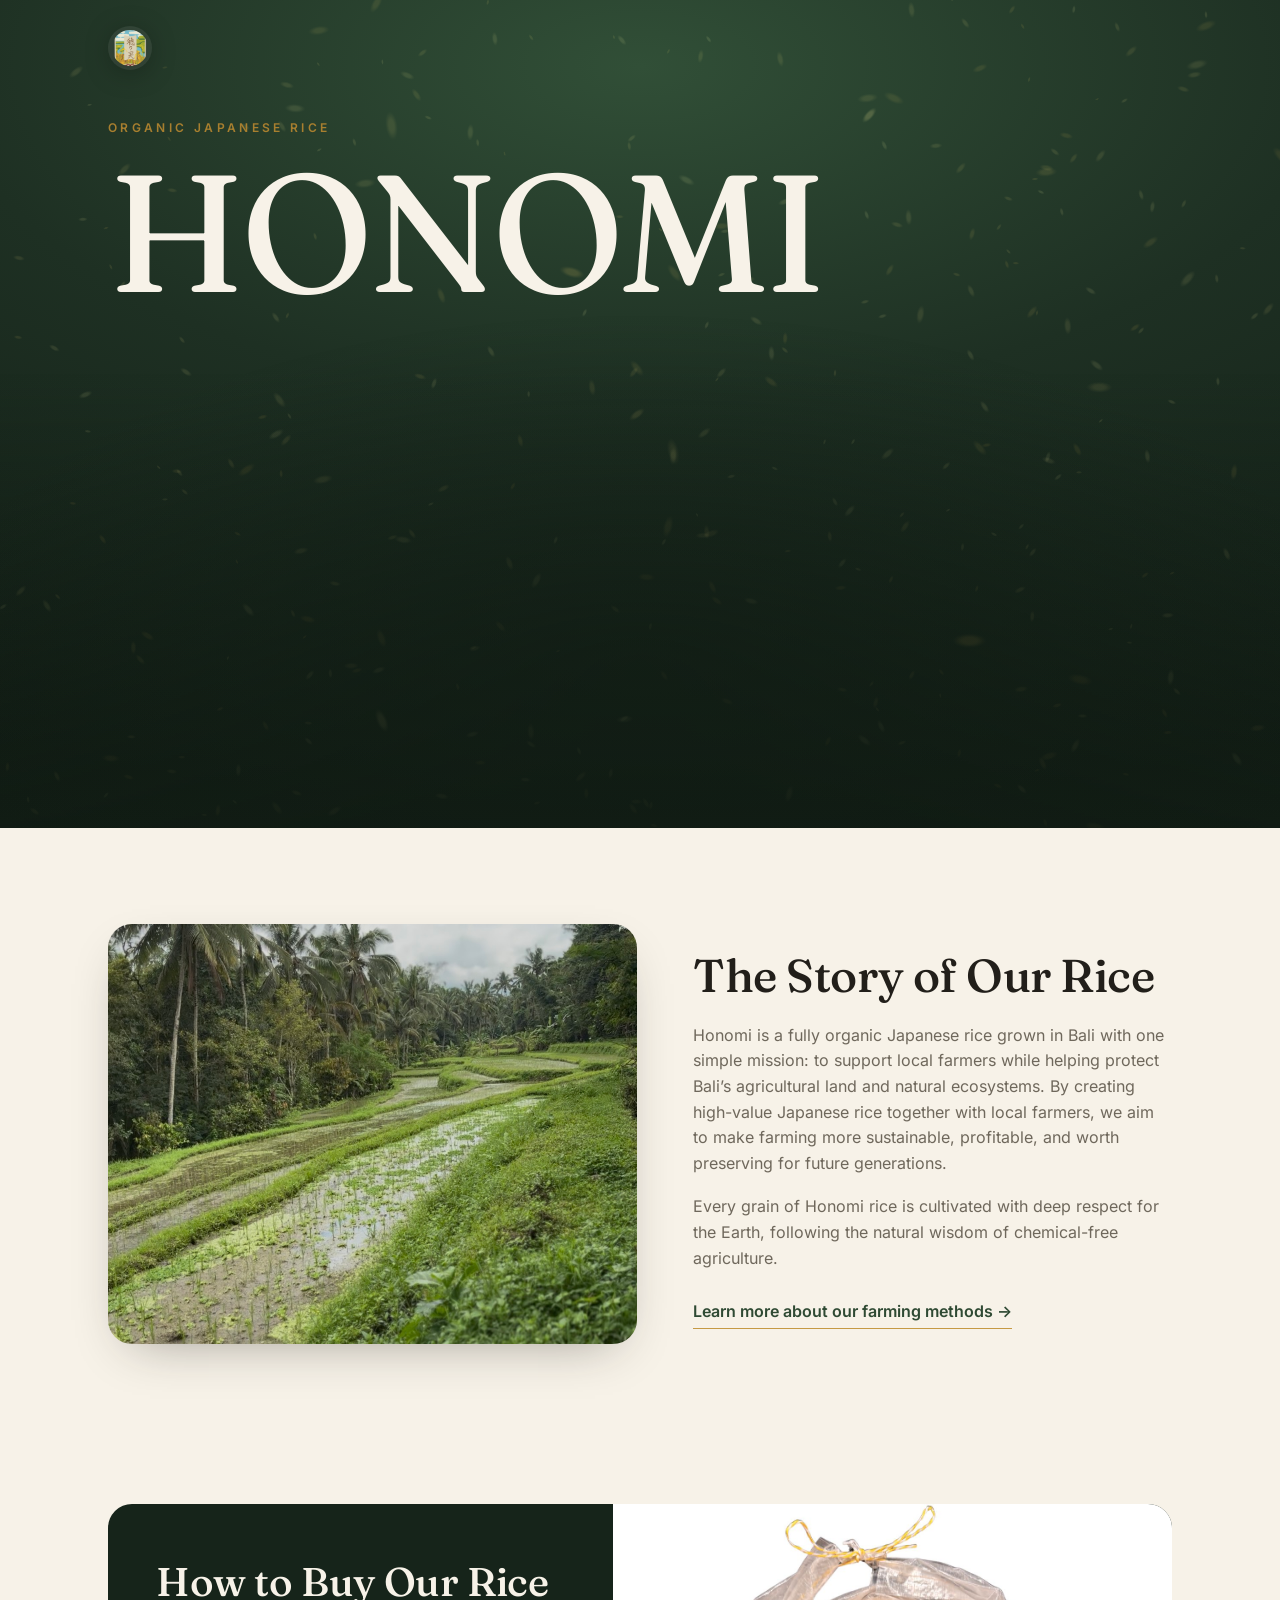
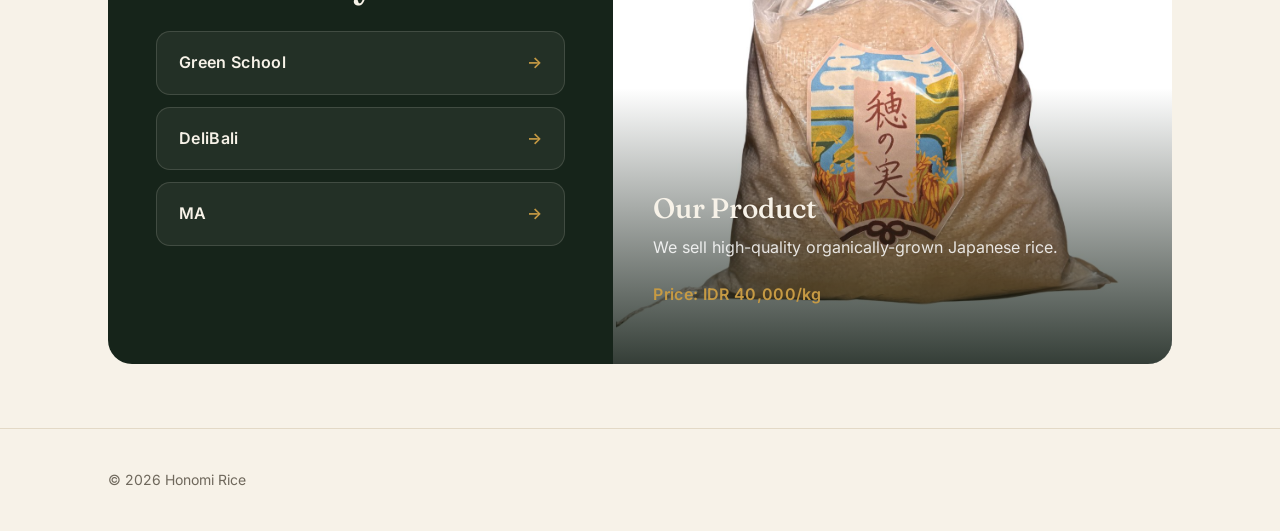
==== commit dbb79573: "Restore original site copy, keep three.js redesign Revert all text to the original wording and remov" ====
--- a/index.html
+++ b/index.html
@@ -3,8 +3,7 @@
 <head>
   <meta charset="UTF-8" />
   <meta name="viewport" content="width=device-width, initial-scale=1.0" />
-  <title>Honomi — Organic Japanese Rice, Grown in Bali</title>
-  <meta name="description" content="Honomi is fully organic Japanese rice grown in Bali, cultivated chemical-free alongside local farmers." />
+  <title>Honomi Rice</title>
   <link rel="icon" type="image/png" href="assets/Honomi package design.png" />
   <link rel="stylesheet" href="styles.css" />
 </head>
@@ -17,25 +16,14 @@
 
     <div class="container">
       <nav class="hero__nav" aria-label="Primary">
-        <a class="brand" href="index.html">
-          <img class="brand__mark" src="assets/Honomi package design.png" alt="" />
-          <span class="brand__name">Honomi</span>
+        <a class="brand" href="index.html" aria-label="Honomi Rice">
+          <img class="brand__mark" src="assets/Honomi package design.png" alt="Honomi Rice Logo" />
         </a>
-        <div class="hero__menu">
-          <a href="#story">Story</a>
-          <a href="farming-methods.html">Farming</a>
-          <a href="#buy">Buy</a>
-        </div>
       </nav>
 
       <div class="hero__body">
-        <p class="eyebrow">Organic Japanese Rice · Bali</p>
-        <h1 class="hero__headline">Honomi</h1>
-        <p class="hero__sub">
-          Chemical-free Japanese rice, grown grain by grain alongside Balinese
-          farmers — and the land they protect.
-        </p>
-        <a class="hero__cta" href="#story">Discover our rice <span>→</span></a>
+        <p class="eyebrow">Organic Japanese Rice</p>
+        <h1 class="hero__headline">HONOMI</h1>
       </div>
     </div>
   </header>
@@ -49,24 +37,24 @@
             <img src="assets/IMG_7173.jpg" alt="Honomi rice fields in Bali" />
           </div>
           <div>
-            <p class="eyebrow">Our Story</p>
-            <h2 class="section__title">The story of our rice</h2>
+            <h2 class="section__title">The Story of Our Rice</h2>
             <div class="prose" style="margin-top:22px">
               <p>
-                Honomi is fully organic Japanese rice grown in Bali with one
+                Honomi is a fully organic Japanese rice grown in Bali with one
                 simple mission: to support local farmers while helping protect
-                Bali's agricultural land and natural ecosystems. By creating
-                high-value Japanese rice together with local farmers, we make
-                farming more sustainable, profitable, and worth preserving for
-                future generations.
+                Bali’s agricultural land and natural ecosystems. By creating
+                high-value Japanese rice together with local farmers, we aim to
+                make farming more sustainable, profitable, and worth preserving
+                for future generations.
               </p>
               <p>
-                Every grain of Honomi is cultivated with deep respect for the
-                Earth, following the natural wisdom of chemical-free agriculture.
+                Every grain of Honomi rice is cultivated with deep respect for
+                the Earth, following the natural wisdom of chemical-free
+                agriculture.
               </p>
             </div>
             <a class="textlink" href="farming-methods.html">
-              Explore our farming methods →
+              Learn more about our farming methods →
             </a>
           </div>
         </div>
@@ -79,8 +67,7 @@
         <div class="buy">
           <div class="buy__grid">
             <div class="buy__left">
-              <p class="eyebrow" style="color:var(--grain)">Where to find us</p>
-              <h2 class="buy__title">How to buy our rice</h2>
+              <h2 class="buy__title">How to Buy Our Rice</h2>
               <div class="buy__links">
                 <a class="buy__link" href="https://docs.google.com/forms/d/e/1FAIpQLScZ5jNoCmiqCCOcIXor67InOuZGqrYcBfKRxBd3I6cKdMfrpA/viewform?usp=publish-editor" target="_blank" rel="noopener">
                   Green School
@@ -96,11 +83,11 @@
             <div class="buy__product">
               <img src="assets/IMG_7652 (1).jpg" alt="Pak Putu in the rice field" />
               <div class="buy__product-info">
-                <h3>Our product</h3>
+                <h3>Our Product</h3>
                 <p style="color:rgba(255,255,255,.85);margin:6px 0 0">
-                  High-quality, organically grown Japanese rice.
+                  We sell high-quality organically-grown Japanese rice.
                 </p>
-                <p class="buy__price">IDR 40,000 / kg</p>
+                <p class="buy__price">Price: IDR 40,000/kg</p>
               </div>
             </div>
           </div>
@@ -112,7 +99,6 @@
   <footer class="footer">
     <div class="container footer__inner">
       <span>© <span id="year"></span> Honomi Rice</span>
-      <a href="farming-methods.html">Farming methods →</a>
     </div>
   </footer>
 
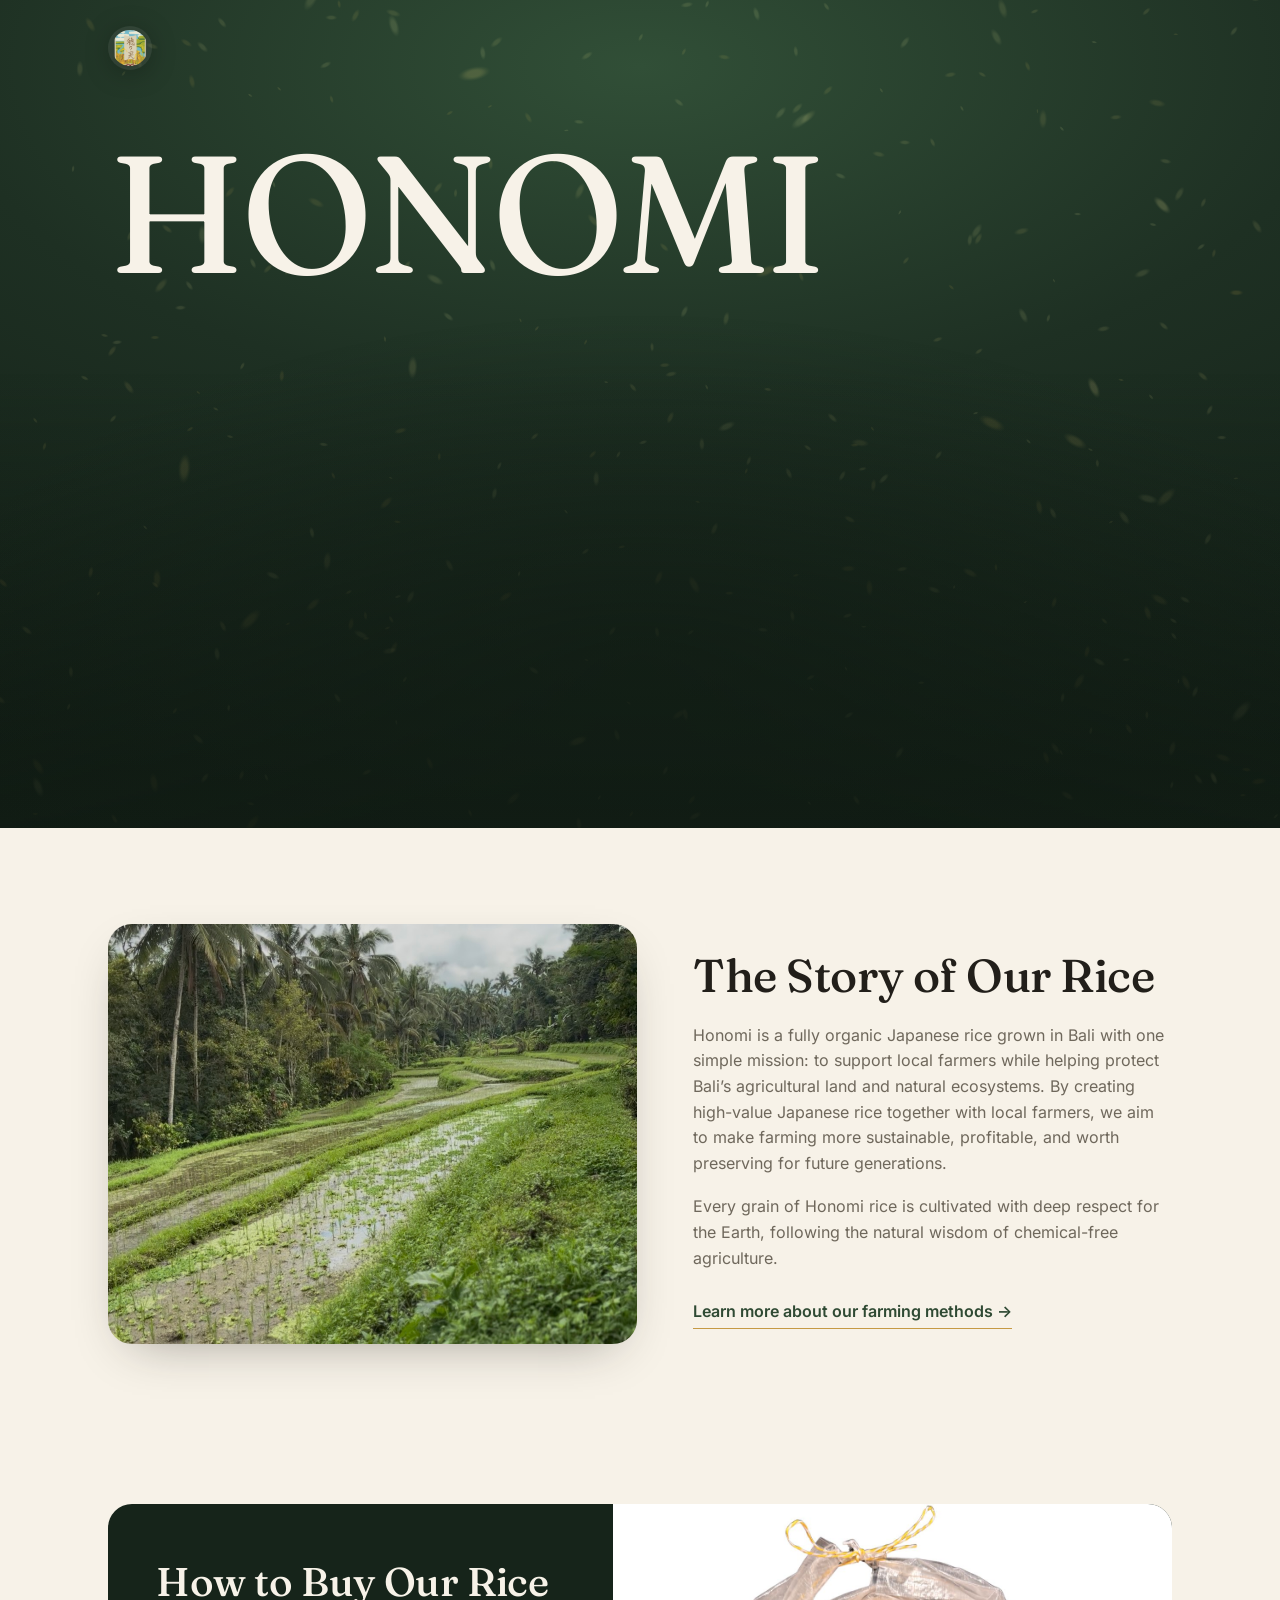
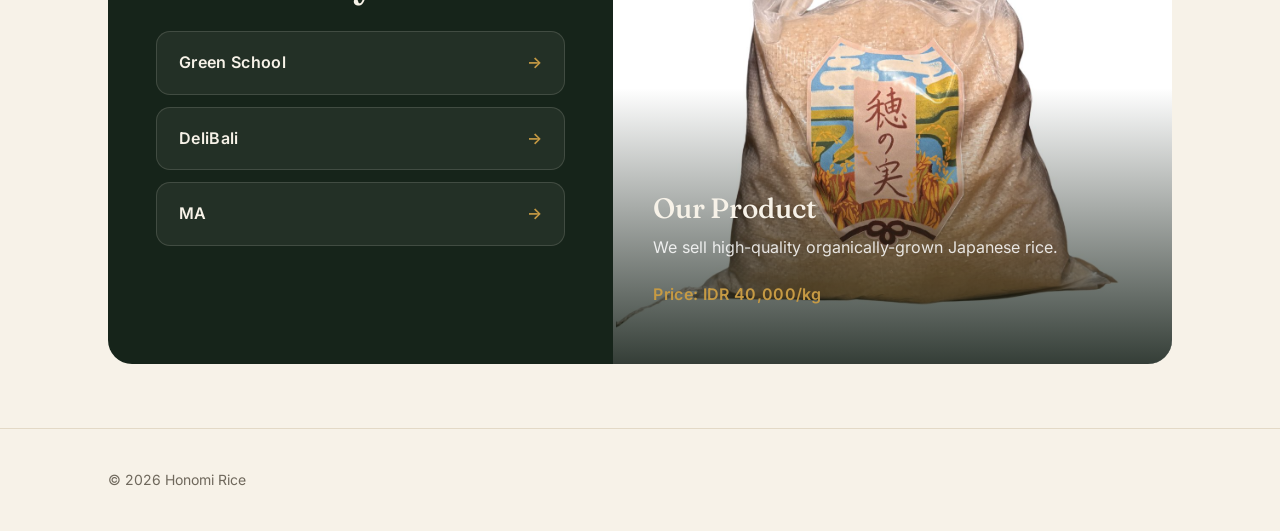
==== commit 026b6979: "Remove 'Organic Japanese Rice' eyebrow from home hero" ====
--- a/index.html
+++ b/index.html
@@ -22,7 +22,6 @@
       </nav>
 
       <div class="hero__body">
-        <p class="eyebrow">Organic Japanese Rice</p>
         <h1 class="hero__headline">HONOMI</h1>
       </div>
     </div>
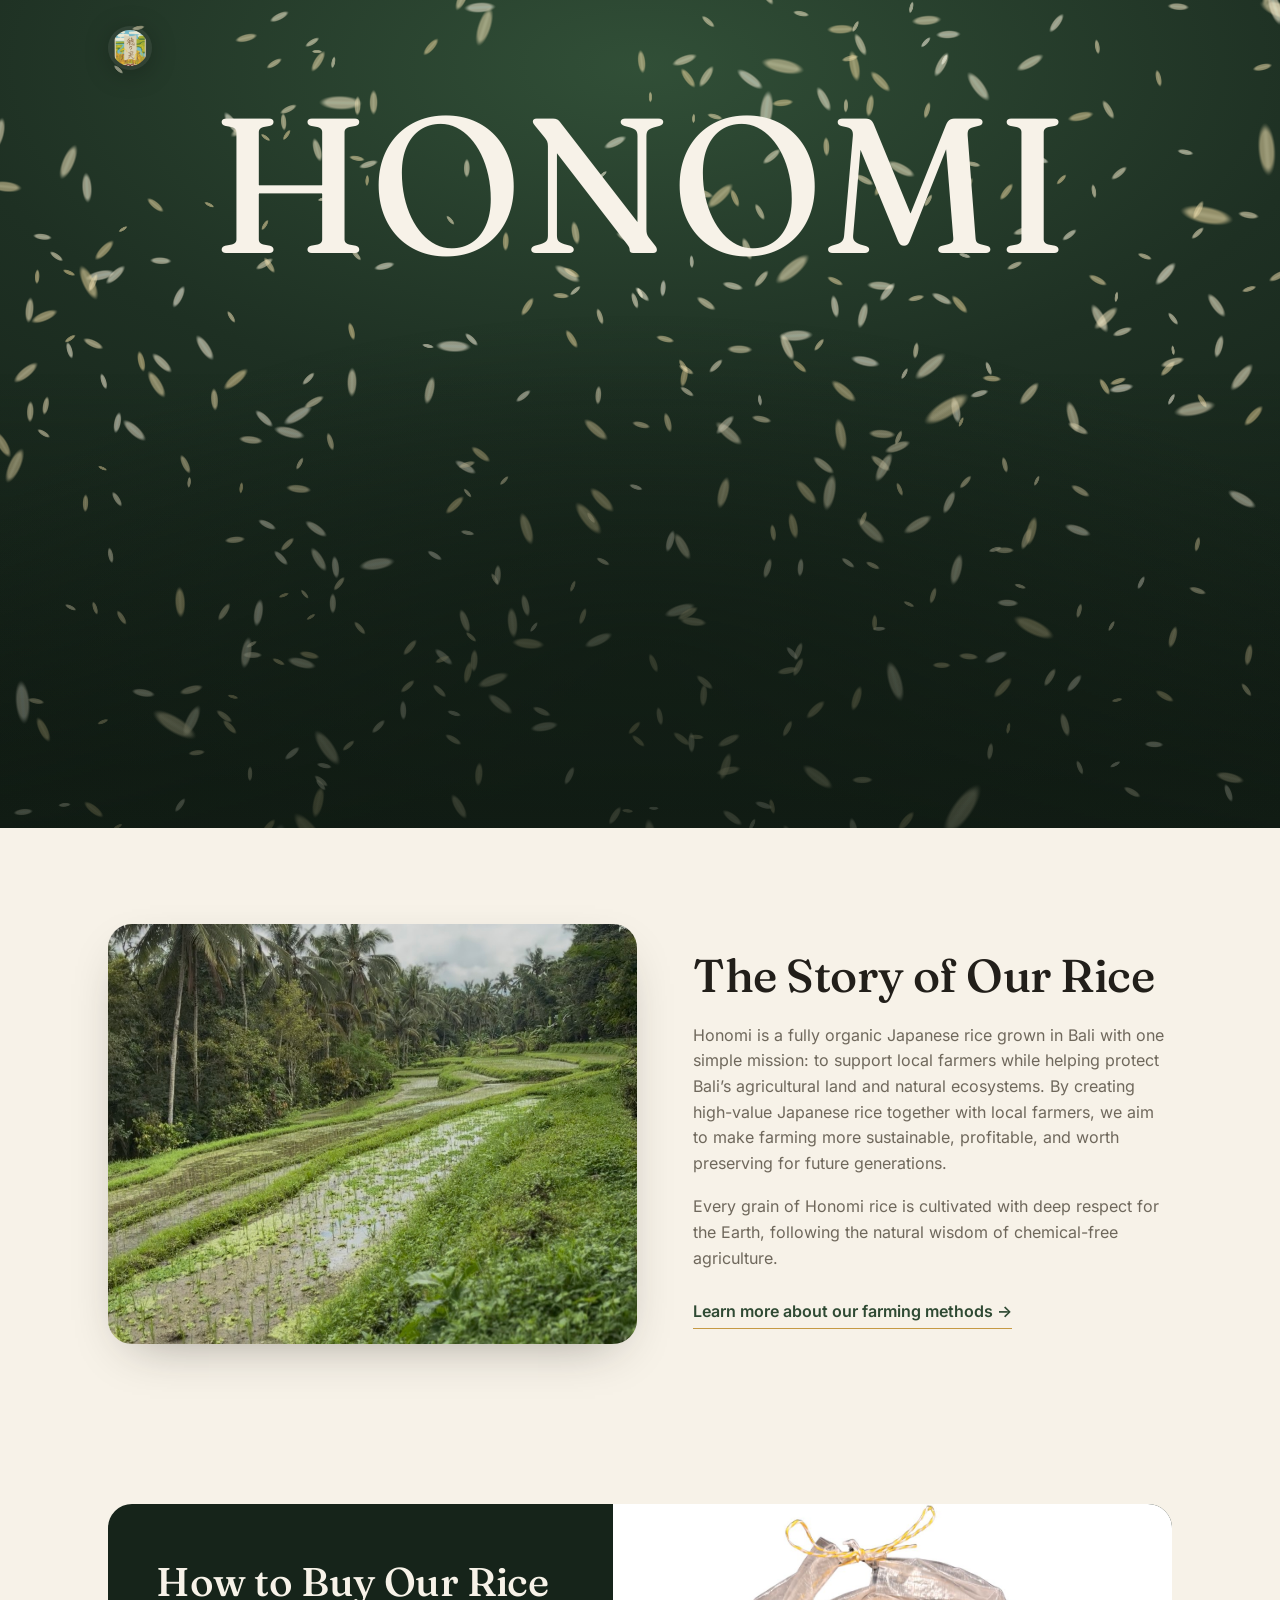
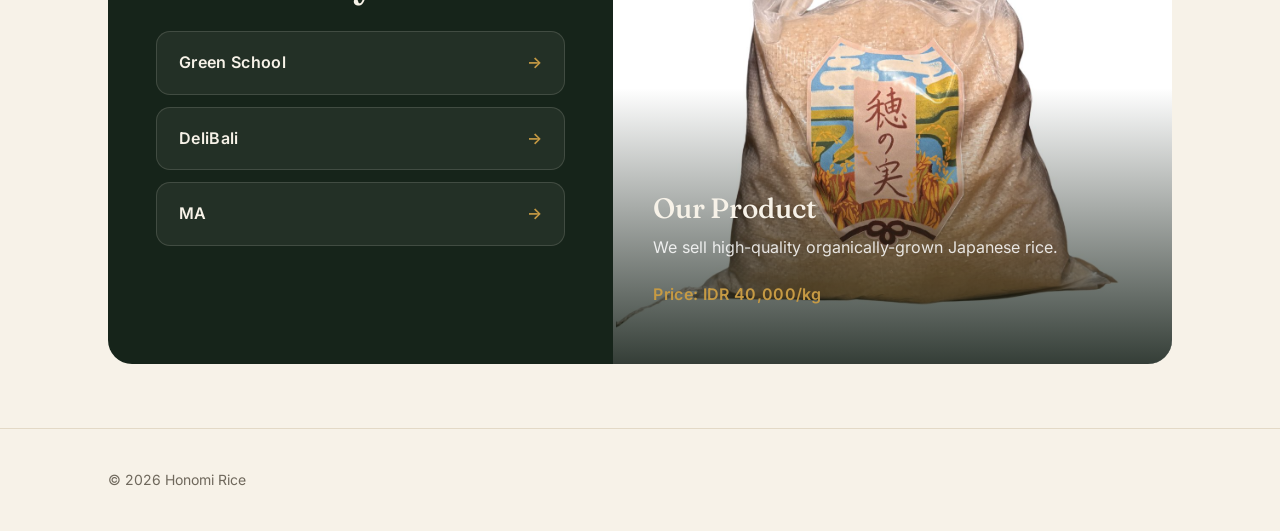
==== commit d3daaace: "Landing: center large uppercase title, make falling rice grains more legible - Center the big upperc" ====
--- a/index.html
+++ b/index.html
@@ -11,7 +11,7 @@
   <a class="skip-link" href="#main">Skip to content</a>
 
   <!-- HERO -->
-  <header class="hero">
+  <header class="hero hero--landing">
     <canvas class="hero__canvas" data-grain-field aria-hidden="true"></canvas>
 
     <div class="container">
--- a/styles.css
+++ b/styles.css
@@ -196,6 +196,23 @@
   justify-content: center;
   padding: 48px 0 72px;
   max-width: 760px;
+}
+
+/* Landing: one big, centered, uppercase title in the middle */
+.hero--landing .hero__body {
+  max-width: none;
+  align-items: center;
+  justify-content: center;
+  text-align: center;
+  padding: 0 0 40px;
+}
+
+.hero--landing .hero__headline {
+  text-transform: uppercase;
+  text-align: center;
+  font-size: clamp(52px, 15vw, 200px);
+  letter-spacing: 0;
+  line-height: 1;
 }
 
 .hero__headline {
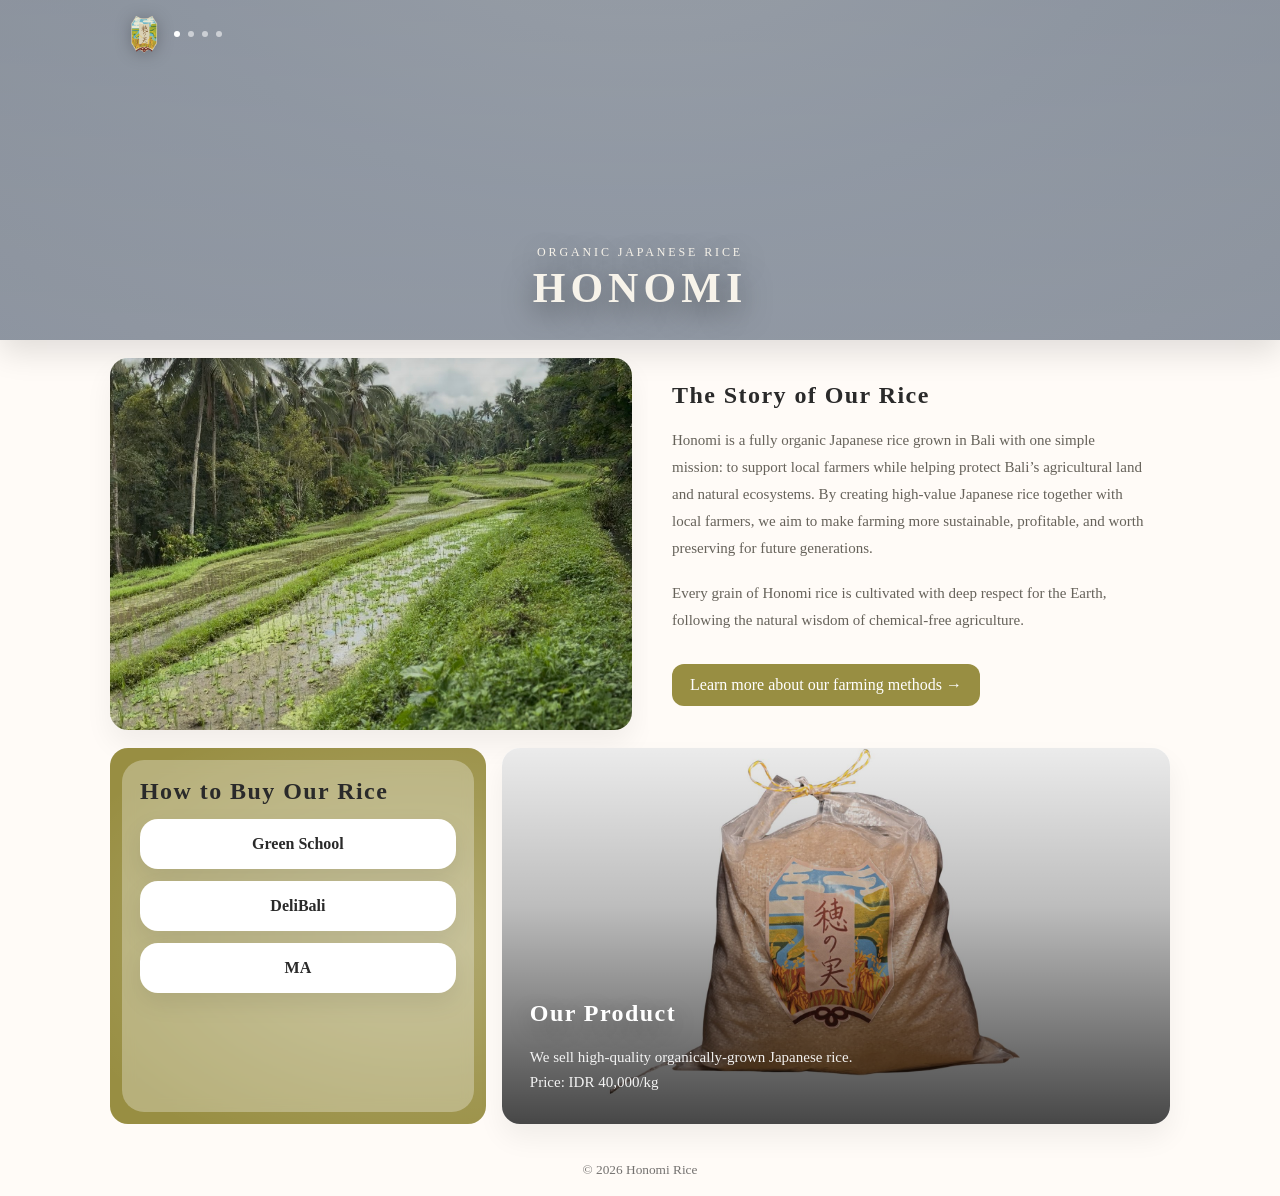
==== commit 97e70738: "Merge 51b36ebac6501083f3685907f2cdb9665f3183e3 into 44e88f6757780327d5efe277ec6bc10b1ecb5ed1" ====
--- a/index.html
+++ b/index.html
@@ -3,107 +3,224 @@
 <head>
   <meta charset="UTF-8" />
   <meta name="viewport" content="width=device-width, initial-scale=1.0" />
+
   <title>Honomi Rice</title>
-  <link rel="icon" type="image/png" href="assets/Honomi package design.png" />
+  <link rel="icon" type="image/png" href="assets/Honomi package design.png">
   <link rel="stylesheet" href="styles.css" />
 </head>
+
 <body>
-  <a class="skip-link" href="#main">Skip to content</a>
-
-  <!-- HERO -->
-  <header class="hero hero--landing">
-    <canvas class="hero__canvas" data-grain-field aria-hidden="true"></canvas>
-
-    <div class="container">
-      <nav class="hero__nav" aria-label="Primary">
-        <a class="brand" href="index.html" aria-label="Honomi Rice">
-          <img class="brand__mark" src="assets/Honomi package design.png" alt="Honomi Rice Logo" />
-        </a>
-      </nav>
-
-      <div class="hero__body">
-        <h1 class="hero__headline">HONOMI</h1>
+
+  <a class="skip-link" href="#main">
+    Skip to content
+  </a>
+
+  <header class="site">
+
+    <!-- HERO -->
+
+    <section class="hero" aria-label="Honomi Rice">
+
+      <!-- VIDEO BACKGROUND -->
+      <video
+        class="hero__video"
+        autoplay
+        muted
+        loop
+        playsinline
+      >
+        <source src="assets/DJI_0226.mp4" type="video/mp4">
+      </video>
+
+      <!-- DARK OVERLAY -->
+      <div class="hero__overlay"></div>
+
+      <div class="container">
+
+        <div class="hero__top">
+
+          <div class="brand" aria-label="Brand">
+
+            <div class="brand__mark" aria-hidden="true">
+            <img src="assets/Honomi package design.png" alt="Honomi Rice Logo">
+          </div>
+
+          <nav class="dots" aria-label="Sections">
+
+            <a class="dot dot--active" href="#top"></a>
+            <a class="dot" href="#offer"></a>
+            <a class="dot" href="#about"></a>
+            <a class="dot" href="#contact"></a>
+
+          </nav>
+
+        </div>
+
+        <div class="hero__title">
+
+          <p class="hero__kicker">
+            Organic Japanese Rice
+          </p>
+
+          <h1 class="hero__headline">
+            HONOMI
+          </h1>
+
+        </div>
+
       </div>
-    </div>
-  </header>
-
-  <main id="main">
-    <!-- STORY -->
-    <section class="section" id="story">
+
+    </section>
+
+    <!-- MAIN -->
+
+    <main id="main" class="content">
+
       <div class="container">
-        <div class="split">
-          <div class="split__media">
-            <img src="assets/IMG_7173.jpg" alt="Honomi rice fields in Bali" />
-          </div>
-          <div>
-            <h2 class="section__title">The Story of Our Rice</h2>
-            <div class="prose" style="margin-top:22px">
-              <p>
-                Honomi is a fully organic Japanese rice grown in Bali with one
-                simple mission: to support local farmers while helping protect
-                Bali’s agricultural land and natural ecosystems. By creating
-                high-value Japanese rice together with local farmers, we aim to
-                make farming more sustainable, profitable, and worth preserving
-                for future generations.
-              </p>
-              <p>
-                Every grain of Honomi rice is cultivated with deep respect for
-                the Earth, following the natural wisdom of chemical-free
-                agriculture.
-              </p>
-            </div>
-            <a class="textlink" href="farming-methods.html">
+
+        <!-- STORY -->
+
+        <section class="story" id="top">
+
+          <!-- IMAGE LEFT -->
+          <div class="story__image">
+        
+            <img
+              src="assets/IMG_7173.jpg"
+              alt="Honomi rice fields in Bali"
+            />
+
+          </div>
+
+          <!-- TEXT RIGHT -->
+          <div class="card card--text">
+
+    <h2 class="section-title section-title--left">
+      The Story of Our Rice
+    </h2>
+
+            <p class="intro-text">
+              Honomi is a fully organic Japanese rice grown in Bali
+              with one simple mission:
+              to support local farmers while helping protect Bali’s
+              agricultural land and natural ecosystems. By creating high-value Japanese rice together with local farmers,
+              we aim to make farming more sustainable,
+              profitable, and worth preserving for future generations. 
+            </p>
+
+            <p class="intro-text">
+              Every grain of Honomi rice is cultivated with deep respect
+              for the Earth, following the natural wisdom of
+              chemical-free agriculture.
+            </p>
+
+            <a class="learn-btn" href="farming-methods.html">
               Learn more about our farming methods →
             </a>
-          </div>
-        </div>
-      </div>
-    </section>
-
-    <!-- BUY -->
-    <section class="section section--tight" id="buy">
-      <div class="container">
-        <div class="buy">
-          <div class="buy__grid">
-            <div class="buy__left">
-              <h2 class="buy__title">How to Buy Our Rice</h2>
-              <div class="buy__links">
-                <a class="buy__link" href="https://docs.google.com/forms/d/e/1FAIpQLScZ5jNoCmiqCCOcIXor67InOuZGqrYcBfKRxBd3I6cKdMfrpA/viewform?usp=publish-editor" target="_blank" rel="noopener">
+
+          </div>
+
+        </section>
+
+        <!-- ABOUT -->
+
+        <section
+          class="two-col product-buy"
+          id="about"
+          aria-label="About and buy Honomi Rice"
+        >
+
+          <div
+            class="contact"
+            id="contact"
+            aria-label="How to buy Honomi rice"
+          >
+
+            <div class="contact__inner">
+
+              <h2 class="section-title">
+                How to Buy Our Rice
+              </h2>
+
+              <div class="buy-links">
+
+                <a
+                  class="buy-link"
+                  href="https://docs.google.com/forms/d/e/1FAIpQLScZ5jNoCmiqCCOcIXor67InOuZGqrYcBfKRxBd3I6cKdMfrpA/viewform?usp=publish-editor"
+                  target="_blank"
+                >
                   Green School
                 </a>
-                <a class="buy__link" href="delibali.html" target="_blank" rel="noopener">
+
+                <a
+                  class="buy-link"
+                  href="delibali.html"
+                  target="_blank"
+                >
                   DeliBali
                 </a>
-                <a class="buy__link" href="https://maps.app.goo.gl/1uEQMP7AKM3h1Lmy5" target="_blank" rel="noopener">
+
+                <a
+                  class="buy-link"
+                  href="https://maps.app.goo.gl/1uEQMP7AKM3h1Lmy5"
+                  target="_blank"
+                >
                   MA
                 </a>
+
               </div>
+
             </div>
-            <div class="buy__product">
-              <img src="assets/IMG_7652 (1).jpg" alt="Pak Putu in the rice field" />
-              <div class="buy__product-info">
-                <h3>Our Product</h3>
-                <p style="color:rgba(255,255,255,.85);margin:6px 0 0">
-                  We sell high-quality organically-grown Japanese rice.
-                </p>
-                <p class="buy__price">Price: IDR 40,000/kg</p>
-              </div>
+
+          </div>
+
+          <div class="card card--image product-card">
+
+            <img
+              src="assets/IMG_7652 (1).jpg"
+              alt="Pak Putu in the rice field"
+            />
+
+            <div class="product-card__overlay">
+
+              <h2 class="section-title section-title--left">
+                Our Product
+              </h2>
+
+              <p>
+                We sell high-quality organically-grown Japanese rice.
+              </p>
+              
+              <p>
+                Price: IDR 40,000/kg
+              </p>
+
             </div>
-          </div>
-        </div>
+
+          </div>
+
+        </section>
+
+        <!-- FOOTER -->
+
+        <footer class="footer">
+
+          <small>
+            © <span id="year"></span> Honomi Rice
+          </small>
+
+        </footer>
+
       </div>
-    </section>
-  </main>
-
-  <footer class="footer">
-    <div class="container footer__inner">
-      <span>© <span id="year"></span> Honomi Rice</span>
-    </div>
-  </footer>
+
+    </main>
+
+  </header>
 
   <script>
-    document.getElementById("year").textContent = new Date().getFullYear();
+    document.getElementById("year").textContent =
+      String(new Date().getFullYear());
   </script>
-  <script type="module" src="hero.js"></script>
+
 </body>
 </html>
--- a/styles.css
+++ b/styles.css
@@ -1,762 +1,1011 @@
-@import url("fonts/fonts.css");
-
-/* ============================================================
-   Honomi Rice — design system
-   ============================================================ */
-
-:root {
-  --paper: #f7f2e8;
-  --paper-2: #efe7d6;
-  --card: #fffdf8;
-  --ink: #221f1a;
-  --muted: #6f685c;
-  --line: #e3d9c6;
-
-  --grain: #c69a44;
-  --grain-deep: #a87f2f;
-  --paddy: #2f4a33;
-  --paddy-deep: #16241a;
-
-  --display: "Fraunces", Georgia, "Times New Roman", serif;
-  --body: "Inter", system-ui, -apple-system, "Segoe UI", sans-serif;
-
-  --radius: 14px;
-  --radius-lg: 24px;
-  --shadow: 0 18px 50px -24px rgba(34, 31, 26, 0.45);
-  --shadow-soft: 0 10px 30px -18px rgba(34, 31, 26, 0.4);
-  --maxw: 1120px;
-}
-
-* {
-  box-sizing: border-box;
-}
-
-html {
-  scroll-behavior: smooth;
-}
-
-body {
-  margin: 0;
-  font-family: var(--body);
-  color: var(--ink);
-  background: var(--paper);
-  -webkit-font-smoothing: antialiased;
-  line-height: 1.6;
+:root{
+  --paper:#fffbf7;
+  --paper-2:#f4eddc;
+  --ink:#2a2a2a;
+  --muted:#66625a;
+  --green:#988e42;
+  --green-2:#204c38;
+  --shadow:0 12px 30px rgba(0,0,0,.12);
+  --radius:18px;
+}
+
+*{
+  box-sizing:border-box;
+}
+
+html,
+body{
+  height:100%;
+}
+
+body{
+  margin:0;
+
+  font-family:
+    ui-serif,
+    Georgia,
+    "Times New Roman",
+    serif;
+
+  color:var(--ink);
+
+  background:
+    radial-gradient(
+      1200px 800px at 50% -120px,
+      #d9e2ee 0%,
+      #cbd6e6 40%,
+      #c6d0df 70%,
+      #bfcadd 100%
+    );
 }
 
 img,
-video,
-canvas {
-  display: block;
-  max-width: 100%;
-}
-
-a {
-  color: inherit;
-}
-
-h1,
-h2,
-h3 {
-  font-family: var(--display);
-  font-weight: 500;
-  line-height: 1.08;
-  letter-spacing: -0.01em;
-  margin: 0;
-}
-
-.skip-link {
-  position: absolute;
-  left: -999px;
-  top: 8px;
-  z-index: 999;
-  background: var(--ink);
-  color: var(--paper);
-  padding: 10px 14px;
-  border-radius: 10px;
-  text-decoration: none;
-}
-.skip-link:focus {
-  left: 12px;
-}
-
-.container {
-  width: 100%;
-  max-width: var(--maxw);
-  margin: 0 auto;
-  padding: 0 28px;
-}
-
-.eyebrow {
-  font-family: var(--body);
-  font-size: 12px;
-  font-weight: 600;
-  letter-spacing: 0.28em;
-  text-transform: uppercase;
-  color: var(--grain-deep);
-  margin: 0;
-}
-
-/* ============================================================
-   Hero — three.js grain field
-   ============================================================ */
-
-.hero {
-  position: relative;
-  min-height: 92vh;
-  display: flex;
-  flex-direction: column;
-  overflow: hidden;
-  color: var(--paper);
+video{
+  max-width:100%;
+  display:block;
+}
+
+a{
+  color:inherit;
+}
+
+.skip-link{
+  position:absolute;
+  left:-999px;
+  top:8px;
+
+  background:#000;
+  color:#fff;
+
+  padding:8px 10px;
+
+  border-radius:10px;
+
+  z-index:999;
+}
+
+.skip-link:focus{
+  left:10px;
+}
+
+.container{
+  max-width:1100px;
+  margin:0 auto;
+  padding:0 20px;
+}
+
+/* HERO */
+
+.hero{
+  position:relative;
+
+  min-height:340px;
+
+  overflow:hidden;
+
+  box-shadow:var(--shadow);
+}
+
+.hero__video{
+  position:absolute;
+
+  inset:0;
+
+  width:100%;
+  height:100%;
+
+  object-fit:cover;
+
+  z-index:0;
+}
+
+.hero__overlay{
+  position:absolute;
+
+  inset:0;
+
   background:
-    radial-gradient(120% 90% at 50% 8%, #314f37 0%, #1e3023 45%, #111c14 100%);
-  isolation: isolate;
-}
-
-.hero--compact {
-  min-height: 62vh;
-}
-
-.hero__canvas {
-  position: absolute;
-  inset: 0;
-  width: 100%;
-  height: 100%;
-  z-index: -1;
-}
-
-.hero::after {
-  /* subtle vignette + grain so the type stays legible */
-  content: "";
-  position: absolute;
-  inset: 0;
-  z-index: -1;
+    linear-gradient(
+      rgba(0,0,0,.30),
+      rgba(0,0,0,.28)
+    );
+
+  z-index:1;
+}
+
+.hero .container{
+  position:relative;
+
+  min-height:340px;
+
+  z-index:2;
+}
+
+.hero__top{
+  display:flex;
+  align-items:flex-start;
+  justify-content:space-between;
+
+  padding:14px 14px 0;
+
+  color:#f5f1e8;
+}
+
+.hero__top--home{
+  justify-content:flex-start;
+}
+
+.brand{
+  display:flex;
+  align-items:center;
+  gap:10px;
+}
+
+.brand__mark{
+  width:40px;
+  height:40px;
+
+  display:flex;
+  align-items:center;
+  justify-content:center;
+}
+
+.brand__mark--home{
+  border-radius:999px;
+
+  transition:.2s;
+}
+
+.brand__mark--home:hover{
+  transform:translateY(-2px);
+}
+
+.brand__mark img{
+  width:100%;
+  height:100%;
+  object-fit:contain;
+
+  filter: drop-shadow(0 2px 8px rgba(0,0,0,.25));
+}
+
+.dots{
+  display:flex;
+  gap:8px;
+  align-items:center;
+}
+
+.dot{
+  width:6px;
+  height:6px;
+
+  border-radius:999px;
+
+  background:rgba(255,255,255,.55);
+
+  display:inline-block;
+}
+
+.dot--active{
+  background:#fff;
+}
+
+.hero__title{
+  position:absolute;
+
+  left:0;
+  right:0;
+  bottom:28px;
+
+  text-align:center;
+
+  color:#f7f3ea;
+
+  text-shadow:
+    0 10px 30px rgba(0,0,0,.50);
+}
+
+.hero__kicker{
+  margin:0;
+
+  letter-spacing:.24em;
+  text-transform:uppercase;
+
+  font-size:12px;
+}
+
+.hero__headline{
+  margin:4px 0 0;
+
+  font-size:42px;
+
+  letter-spacing:.12em;
+  text-transform:uppercase;
+}
+
+/* MAIN */
+
+.content{
+  background:var(--paper);
+  overflow:hidden;
+}
+
+.card{
+  background:var(--paper);
+  padding:18px 18px 20px;
+}
+
+/* INTRO */
+
+.card--intro{
   background:
-    radial-gradient(80% 60% at 50% 80%, rgba(17, 28, 20, 0.55), transparent 70%),
-    linear-gradient(to top, rgba(17, 28, 20, 0.65), transparent 55%);
-  pointer-events: none;
-}
-
-.hero__nav {
-  display: flex;
-  align-items: center;
-  justify-content: space-between;
-  padding: 26px 0 0;
-}
-
-.brand {
-  display: inline-flex;
-  align-items: center;
-  gap: 12px;
-  text-decoration: none;
-  color: inherit;
-}
-
-.brand__mark {
-  width: 44px;
-  height: 44px;
-  border-radius: 50%;
-  object-fit: cover;
-  background: rgba(255, 255, 255, 0.08);
-  padding: 4px;
-  filter: drop-shadow(0 4px 14px rgba(0, 0, 0, 0.35));
-  transition: transform 0.25s ease;
-}
-.brand:hover .brand__mark {
-  transform: translateY(-2px);
-}
-
-.brand__name {
-  font-family: var(--display);
-  font-size: 19px;
-  letter-spacing: 0.16em;
-  text-transform: uppercase;
-}
-
-.hero__menu {
-  display: flex;
-  gap: 28px;
-  font-size: 13px;
-  letter-spacing: 0.14em;
-  text-transform: uppercase;
-}
-.hero__menu a {
-  text-decoration: none;
-  opacity: 0.8;
-  transition: opacity 0.2s ease;
-}
-.hero__menu a:hover {
-  opacity: 1;
-}
-
-.hero__body {
-  flex: 1;
-  display: flex;
-  flex-direction: column;
-  justify-content: center;
-  padding: 48px 0 72px;
-  max-width: 760px;
-}
-
-/* Landing: one big, centered, uppercase title in the middle */
-.hero--landing .hero__body {
-  max-width: none;
-  align-items: center;
-  justify-content: center;
-  text-align: center;
-  padding: 0 0 40px;
-}
-
-.hero--landing .hero__headline {
-  text-transform: uppercase;
-  text-align: center;
-  font-size: clamp(52px, 15vw, 200px);
-  letter-spacing: 0;
-  line-height: 1;
-}
-
-.hero__headline {
-  font-size: clamp(56px, 13vw, 168px);
-  font-weight: 400;
-  letter-spacing: -0.03em;
-  line-height: 0.92;
-  margin: 18px 0 0;
-}
-
-.hero__sub {
-  margin: 26px 0 0;
-  max-width: 460px;
-  font-size: 17px;
-  color: rgba(247, 242, 232, 0.82);
-}
-
-.hero__cta {
-  display: inline-flex;
-  align-items: center;
-  gap: 10px;
-  margin-top: 34px;
-  align-self: flex-start;
-  padding: 14px 24px;
-  background: var(--grain);
-  color: #20170a;
-  font-weight: 600;
-  font-size: 14px;
-  letter-spacing: 0.04em;
-  text-decoration: none;
-  border-radius: 999px;
-  transition: transform 0.2s ease, background 0.2s ease;
-}
-.hero__cta:hover {
-  transform: translateY(-2px);
-  background: #d9ad53;
-}
-.hero__cta span {
-  transition: transform 0.2s ease;
-}
-.hero__cta:hover span {
-  transform: translateX(4px);
-}
-
-/* ============================================================
-   Sections
-   ============================================================ */
-
-.section {
-  padding: 96px 0;
-}
-.section--tight {
-  padding: 64px 0;
-}
-
-.section__head {
-  max-width: 640px;
-  margin-bottom: 48px;
-}
-.section__head--center {
-  margin-left: auto;
-  margin-right: auto;
-  text-align: center;
-}
-
-.section__title {
-  font-size: clamp(30px, 4.5vw, 46px);
-  margin-top: 12px;
-}
-
-.lede {
-  font-size: 18px;
-  color: var(--muted);
-  margin: 18px 0 0;
-}
-
-.prose p {
-  color: var(--muted);
-  margin: 0 0 18px;
-}
-.prose p:last-child {
-  margin-bottom: 0;
-}
-
-/* Story split */
-.split {
+    linear-gradient(
+      180deg,
+      var(--paper-2),
+      var(--paper)
+    );
+
+  text-align:center;
+
+  padding:40px 22px;
+}
+
+.section-title{
+  margin:0 0 18px;
+
+  text-align:center;
+
+  font-size:24px;
+
+  letter-spacing:.06em;
+}
+
+.section-title--left{
+  text-align:left;
+}
+
+.intro-text{
+  max-width:760px;
+
+  margin:0 auto 18px;
+
+  font-size:15px;
+
+  line-height:1.8;
+
+  color:var(--muted);
+}
+
+.learn-btn{
+  display:inline-block;
+
+  margin-top:12px;
+
+  padding:12px 18px;
+
+  background:var(--green);
+  color:#fff;
+
+  text-decoration:none;
+
+  border-radius:12px;
+
+  transition:.2s;
+}
+
+.learn-btn:hover{
+  background:var(--green-2);
+  transform:translateY(-2px);
+}
+
+/* OFFERS */
+
+.offers{
+  display:grid;
+
+  grid-template-columns:
+    repeat(3, minmax(0,1fr));
+
+  gap:16px;
+}
+
+.offer{
+  background:#fff;
+
+  border-radius:14px;
+
+  overflow:hidden;
+
+  box-shadow:
+    0 12px 24px rgba(0,0,0,.06);
+
+  transition:.2s;
+
+  text-align:center;
+}
+
+.offer:hover{
+  transform:translateY(-4px);
+}
+
+.offer{
+  cursor:pointer;
+}
+
+/* POPUP */
+
+.popup{
+  position:fixed;
+
+  inset:0;
+
+  background:rgba(0,0,0,.72);
+
+  display:flex;
+  align-items:center;
+  justify-content:center;
+
+  opacity:0;
+  visibility:hidden;
+
+  transition:.25s;
+
+  z-index:9999;
+}
+
+.popup.active{
+  opacity:1;
+  visibility:visible;
+}
+
+.popup__content{
+  position:relative;
+
+  width:min(92vw, 900px);
+
+  border-radius:22px;
+
+  overflow:hidden;
+
+  box-shadow:
+    0 20px 50px rgba(0,0,0,.35);
+}
+
+.popup__content img,
+.popup__content video{
+  width:100%;
+  height:75vh;
+
+  object-fit:cover;
+
+  display:block;
+}
+
+.popup__overlay{
+  position:absolute;
+
+  inset:0;
+
+  display:flex;
+  flex-direction:column;
+  justify-content:flex-end;
+
+  padding:40px;
+
+  background:
+    linear-gradient(
+      to top,
+      rgba(0,0,0,.72),
+      rgba(0,0,0,.15) 55%,
+      rgba(0,0,0,0)
+    );
+
+  color:#fff;
+}
+
+.popup__overlay h2{
+  margin:0 0 12px;
+
+  font-size:34px;
+
+  letter-spacing:.04em;
+
+  text-transform:uppercase;
+}
+
+.popup__overlay p{
+  margin:0;
+
+  max-width:650px;
+
+  line-height:1.8;
+
+  font-size:15px;
+
+  color:rgba(255,255,255,.92);
+}
+
+.popup__close{
+  position:absolute;
+
+  top:16px;
+  right:16px;
+
+  width:44px;
+  height:44px;
+
+  border:none;
+
+  border-radius:999px;
+
+  background:rgba(255,255,255,.18);
+
+  color:#fff;
+
+  font-size:28px;
+
+  cursor:pointer;
+
+  z-index:10;
+
+  backdrop-filter:blur(6px);
+}
+
+.popup__close:hover{
+  background:rgba(255,255,255,.30);
+}
+
+/* MOBILE */
+
+@media (max-width:760px){
+
+  .popup__content img{
+    height:70vh;
+  }
+
+  .popup__overlay{
+    padding:24px;
+  }
+
+  .popup__overlay h2{
+    font-size:24px;
+  }
+
+}
+
+.offer__img{
+  width:220px;
+  height:220px;
+
+  object-fit:cover;
+
+  border-radius:50%;
+
+  display:block;
+
+  margin:24px auto 10px;
+
+  box-shadow:
+    0 10px 24px rgba(0,0,0,.12);
+}
+
+.offer__title{
+  text-align:center;
+
+  font-size:16px;
+
+  margin:18px;
+}
+
+/* TWO COLUMN */
+
+.two-col{
+  display:grid;
+
+  grid-template-columns:
+    1.08fr .92fr;
+
+  gap:16px;
+
+  padding:0 0 18px;
+}
+
+.product-buy{
+  grid-template-columns:minmax(220px, .72fr) minmax(0, 1.28fr);
+
+  align-items:stretch;
+}
+
+.two-col .card{
+  border-radius:var(--radius);
+
+  background:#fff;
+
+  box-shadow:
+    0 14px 28px rgba(0,0,0,.06);
+}
+
+.two-col .card.card--flat{
+  background: transparent !important;
+  box-shadow: none !important;
+  border-radius: 0 !important;
+  padding: 0 !important;
+}
+
+.card--text{
+  padding:24px;
+}
+
+.card--flat{
+  background:transparent;
+  box-shadow:none;
+  padding:24px;
+}
+
+.muted{
+  color:var(--muted);
+
+  font-size:14px;
+
+  line-height:1.7;
+}
+
+.card--image{
+  overflow:hidden;
+  padding:0;
+}
+
+.card--image img{
+  width:100%;
+  height:100%;
+
+  object-fit:cover;
+
+  min-height:280px;
+}
+
+.product-card{
+  position:relative;
+}
+
+.product-card img{
+  min-height:360px;
+}
+
+.product-card__overlay{
+  position:absolute;
+
+  inset:0;
+
+  display:flex;
+  flex-direction:column;
+  justify-content:flex-end;
+
+  padding:28px;
+
+  background:
+    linear-gradient(
+      to top,
+      rgba(0,0,0,.72),
+      rgba(0,0,0,.26) 58%,
+      rgba(0,0,0,.08)
+    );
+
+  color:#fff;
+}
+
+.product-card__overlay .section-title{
+  color:#fff;
+
+  text-shadow:0 8px 22px rgba(0,0,0,.35);
+}
+
+.product-card__overlay p{
+  max-width:420px;
+
+  margin:0;
+
+  font-size:15px;
+  line-height:1.7;
+
+  color:rgba(255,255,255,.92);
+}
+
+/* FARMER SECTION */
+
+.farmer{
+  position:relative;
+
+  height:520px;
+
+  border-radius:22px;
+
+  overflow:hidden;
+
+  margin-bottom:18px;
+
+  box-shadow:
+    0 18px 40px rgba(0,0,0,.12);
+}
+
+.farmer__image{
+  width:100%;
+  height:100%;
+
+  object-fit:cover;
+
+  object-position:center 10%;
+}
+
+.farmer__overlay{
+  position:absolute;
+  inset:0;
+
+  background:
+    linear-gradient(
+      to top,
+      rgba(0,0,0,.65) 0%,
+      rgba(0,0,0,.15) 45%,
+      rgba(0,0,0,.10) 100%
+    );
+}
+
+.farmer__content{
+  position:absolute;
+
+  inset:0;
+
+  display:flex;
+  flex-direction:column;
+  justify-content:space-between;
+
+  padding:34px;
+
+  color:#fff;
+
+  z-index:2;
+}
+
+.farmer__title{
+  margin:0;
+
+  font-size:38px;
+
+  letter-spacing:.04em;
+
+  text-transform:uppercase;
+
+  text-shadow:
+    0 4px 18px rgba(0,0,0,.35);
+}
+
+.farmer__text{
+  margin:0;
+
+  width:100%;
+
+  font-size:15px;
+
+  line-height:1.7;
+
+  color:rgba(255,255,255,.92);
+
+  max-width:900px;
+}
+
+/* MOBILE */
+
+@media (max-width:760px){
+
+  .farmer{
+    height:420px;
+  }
+
+  .farmer__title{
+    font-size:28px;
+  }
+
+  .farmer__content{
+    padding:22px;
+  }
+
+}
+
+/* PROCESS SECTION */
+
+.process-section{
+  padding:20px 0 40px;
+}
+
+.process-flow{
+  display:flex;
+  align-items:center;
+  gap:18px;
+
+  overflow-x:auto;
+
+  padding-bottom:12px;
+}
+
+.process-card{
+  position:relative;
+
+  width:280px;
+  height:280px;
+
+  border-radius:22px;
+
+  overflow:hidden;
+
+  flex-shrink:0;
+
+  box-shadow:
+    0 16px 36px rgba(0,0,0,.12);
+
+  transition:.25s;
+}
+
+.process-card:hover{
+  transform:translateY(-6px);
+}
+
+.process-card img,
+.process-card video{
+  width:100%;
+  height:100%;
+
+  object-fit:cover;
+
+  display:block;
+}
+
+.process-card__overlay{
+  position:absolute;
+
+  inset:0;
+
+  display:flex;
+  flex-direction:column;
+  justify-content:flex-end;
+
+  padding:20px;
+
+  background:
+    linear-gradient(
+      to top,
+      rgba(0,0,0,.72),
+      rgba(0,0,0,.18) 55%,
+      rgba(0,0,0,0)
+    );
+
+  color:#fff;
+}
+
+.process-card__overlay h3{
+  margin:0 0 8px;
+
+  font-size:18px;
+
+  letter-spacing:.04em;
+
+  text-transform:uppercase;
+}
+
+.process-card__overlay p{
+  margin:0;
+
+  font-size:13px;
+
+  line-height:1.5;
+
+  color:rgba(255,255,255,.92);
+}
+
+.process-arrow{
+  font-size:38px;
+
+  color:#988e42;
+
+  font-weight:700;
+
+  flex-shrink:0;
+}
+
+/* MOBILE */
+
+@media (max-width:520px){
+
+  .process-card{
+    width:160px;
+    height:240px;
+  }
+
+  .process-arrow{
+    font-size:28px;
+  }
+
+}
+
+/* STORY SECTION (NEW) */
+.story {
   display: grid;
-  grid-template-columns: 1.05fr 0.95fr;
-  gap: 56px;
-  align-items: center;
-}
-
-.split__media {
-  position: relative;
-  border-radius: var(--radius-lg);
-  overflow: hidden;
-  box-shadow: var(--shadow);
-}
-.split__media img {
-  width: 100%;
-  height: 100%;
-  min-height: 420px;
-  object-fit: cover;
-}
-
-.textlink {
-  display: inline-flex;
-  align-items: center;
-  gap: 8px;
-  margin-top: 28px;
-  font-weight: 600;
-  color: var(--paddy);
-  text-decoration: none;
-  border-bottom: 1px solid var(--grain);
-  padding-bottom: 3px;
-  transition: gap 0.2s ease;
-}
-.textlink:hover {
-  gap: 14px;
-}
-
-/* ============================================================
-   Buy + product
-   ============================================================ */
-
-.buy {
-  background: var(--paddy-deep);
-  color: var(--paper);
-  border-radius: var(--radius-lg);
-  overflow: hidden;
-}
-
-.buy__grid {
-  display: grid;
-  grid-template-columns: 0.95fr 1.05fr;
-}
-
-.buy__left {
-  padding: 56px 48px;
-}
-.buy__title {
-  font-size: clamp(28px, 4vw, 40px);
-  margin-bottom: 28px;
-}
-
-.buy__links {
-  display: flex;
-  flex-direction: column;
-  gap: 12px;
-}
-
-.buy__link {
-  display: flex;
-  align-items: center;
-  justify-content: space-between;
-  padding: 18px 22px;
-  background: rgba(247, 242, 232, 0.06);
-  border: 1px solid rgba(247, 242, 232, 0.14);
-  border-radius: var(--radius);
-  text-decoration: none;
-  font-weight: 600;
-  letter-spacing: 0.02em;
-  transition: background 0.2s ease, transform 0.2s ease;
-}
-.buy__link:hover {
-  background: rgba(198, 154, 68, 0.18);
-  transform: translateX(4px);
-}
-.buy__link::after {
-  content: "→";
-  color: var(--grain);
-}
-
-.buy__product {
-  position: relative;
-  min-height: 460px;
-}
-.buy__product img {
-  position: absolute;
-  inset: 0;
+  grid-template-columns: 1fr 1fr;
+  gap: 16px;
+  align-items: stretch;
+  margin: 18px 0;
+}
+
+.story__image img {
   width: 100%;
   height: 100%;
   object-fit: cover;
-}
-.buy__product-info {
-  position: absolute;
-  inset: 0;
-  display: flex;
-  flex-direction: column;
-  justify-content: flex-end;
-  gap: 6px;
-  padding: 40px;
-  background: linear-gradient(to top, rgba(17, 28, 20, 0.85), transparent 60%);
-}
-.buy__product-info h3 {
-  font-size: 28px;
-}
-.buy__price {
-  font-weight: 600;
-  color: var(--grain);
-  letter-spacing: 0.02em;
-}
-
-/* ============================================================
-   Principles (cards) + popups
-   ============================================================ */
-
-.cards {
-  display: grid;
-  grid-template-columns: repeat(3, 1fr);
-  gap: 24px;
-}
-
-.principle {
-  position: relative;
-  border: 1px solid var(--line);
-  background: var(--card);
-  border-radius: var(--radius-lg);
-  padding: 28px;
-  text-align: left;
-  cursor: pointer;
-  overflow: hidden;
-  transition: transform 0.25s ease, box-shadow 0.25s ease, border-color 0.25s ease;
-}
-.principle:hover {
-  transform: translateY(-4px);
-  box-shadow: var(--shadow-soft);
-  border-color: var(--grain);
-}
-.principle__index {
-  font-family: var(--display);
-  font-size: 14px;
-  color: var(--grain-deep);
-}
-.principle__img {
-  width: 96px;
-  height: 96px;
-  object-fit: contain;
-  margin: 18px 0;
-}
-.principle h3 {
-  font-size: 22px;
-}
-.principle__hint {
-  margin-top: 14px;
-  font-size: 13px;
-  letter-spacing: 0.06em;
-  text-transform: uppercase;
-  color: var(--muted);
-}
-
-/* Popup */
-.popup {
-  position: fixed;
-  inset: 0;
-  z-index: 9999;
-  display: flex;
-  align-items: center;
-  justify-content: center;
-  padding: 24px;
-  background: rgba(17, 19, 15, 0.78);
-  backdrop-filter: blur(4px);
-  opacity: 0;
-  visibility: hidden;
-  transition: opacity 0.25s ease, visibility 0.25s ease;
-}
-.popup.active {
-  opacity: 1;
-  visibility: visible;
-}
-.popup__content {
-  position: relative;
-  width: min(92vw, 880px);
-  border-radius: var(--radius-lg);
-  overflow: hidden;
-  box-shadow: 0 30px 80px rgba(0, 0, 0, 0.5);
-}
-.popup__content video {
-  width: 100%;
-  height: min(72vh, 560px);
-  object-fit: cover;
-}
-.popup__overlay {
-  position: absolute;
-  inset: 0;
-  display: flex;
-  flex-direction: column;
-  justify-content: flex-end;
-  padding: 40px;
-  background: linear-gradient(to top, rgba(0, 0, 0, 0.78), transparent 60%);
-  color: #fff;
-}
-.popup__overlay h2 {
-  font-size: clamp(26px, 4vw, 38px);
-}
-.popup__overlay p {
-  margin: 12px 0 0;
-  max-width: 560px;
-  color: rgba(255, 255, 255, 0.9);
-}
-.popup__close {
-  position: absolute;
-  top: 18px;
-  right: 18px;
-  z-index: 2;
-  width: 44px;
-  height: 44px;
-  border: none;
-  border-radius: 50%;
-  background: rgba(255, 255, 255, 0.16);
-  color: #fff;
-  font-size: 26px;
-  line-height: 1;
-  cursor: pointer;
-  backdrop-filter: blur(6px);
-  transition: background 0.2s ease;
-}
-.popup__close:hover {
-  background: rgba(255, 255, 255, 0.32);
-}
-
-/* ============================================================
-   Farmer band
-   ============================================================ */
-
-.farmer {
-  position: relative;
-  border-radius: var(--radius-lg);
-  overflow: hidden;
-  min-height: 520px;
-  display: flex;
-  box-shadow: var(--shadow);
-}
-.farmer img {
-  position: absolute;
-  inset: 0;
-  width: 100%;
-  height: 100%;
-  object-fit: cover;
-  object-position: center 20%;
-}
-.farmer__content {
-  position: relative;
-  margin-top: auto;
-  padding: 48px;
-  color: #fff;
-  background: linear-gradient(to top, rgba(0, 0, 0, 0.7), transparent);
-  width: 100%;
-}
-.farmer__content h2 {
-  font-size: clamp(30px, 5vw, 52px);
-}
-.farmer__content p {
-  margin: 16px 0 0;
-  max-width: 620px;
-  color: rgba(255, 255, 255, 0.9);
-}
-
-/* ============================================================
-   Process timeline
-   ============================================================ */
-
-.process {
-  display: flex;
-  gap: 20px;
-  overflow-x: auto;
-  padding: 8px 0 24px;
-  scroll-snap-type: x mandatory;
-  -webkit-overflow-scrolling: touch;
-}
-.process::-webkit-scrollbar {
-  height: 8px;
-}
-.process::-webkit-scrollbar-thumb {
-  background: var(--line);
-  border-radius: 999px;
-}
-
-.step {
-  position: relative;
-  flex: 0 0 auto;
-  width: 270px;
-  height: 360px;
-  border-radius: var(--radius-lg);
-  overflow: hidden;
-  scroll-snap-align: start;
-  box-shadow: var(--shadow-soft);
-  transition: transform 0.25s ease;
-}
-.step:hover {
-  transform: translateY(-6px);
-}
-.step img,
-.step video {
-  position: absolute;
-  inset: 0;
-  width: 100%;
-  height: 100%;
-  object-fit: cover;
-}
-.step__body {
-  position: absolute;
-  inset: 0;
-  display: flex;
-  flex-direction: column;
-  justify-content: flex-end;
-  padding: 22px;
-  background: linear-gradient(to top, rgba(0, 0, 0, 0.82), transparent 62%);
-  color: #fff;
-}
-.step__num {
-  position: absolute;
-  top: 18px;
-  left: 18px;
-  font-family: var(--display);
-  font-size: 13px;
-  font-weight: 600;
-  letter-spacing: 0.1em;
-  padding: 5px 10px;
-  border-radius: 999px;
-  background: rgba(198, 154, 68, 0.92);
-  color: #20170a;
-}
-.step__body h3 {
-  font-size: 20px;
-}
-.step__body p {
-  margin: 8px 0 0;
-  font-size: 13px;
-  color: rgba(255, 255, 255, 0.88);
-}
-
-/* ============================================================
-   Coming soon (DeliBali)
-   ============================================================ */
-
-.coming {
-  min-height: 100vh;
-  display: flex;
-  align-items: center;
-  justify-content: center;
-  text-align: center;
-  color: var(--paper);
-  background: radial-gradient(120% 90% at 50% 20%, #314f37 0%, #1e3023 50%, #111c14 100%);
-  position: relative;
-  overflow: hidden;
-}
-.coming__canvas {
-  position: absolute;
-  inset: 0;
-  z-index: 0;
-}
-.coming__inner {
-  position: relative;
-  z-index: 1;
-}
-.coming__inner h1 {
-  font-size: clamp(48px, 10vw, 120px);
-}
-.coming__inner p {
-  margin-top: 18px;
-  color: rgba(247, 242, 232, 0.78);
-  letter-spacing: 0.04em;
-}
-.coming__back {
-  display: inline-block;
-  margin-top: 36px;
-  padding: 13px 24px;
-  border: 1px solid rgba(247, 242, 232, 0.3);
-  border-radius: 999px;
-  text-decoration: none;
-  font-size: 14px;
-  letter-spacing: 0.04em;
-  transition: background 0.2s ease;
-}
-.coming__back:hover {
-  background: rgba(247, 242, 232, 0.1);
-}
-
-/* ============================================================
-   Footer
-   ============================================================ */
-
-.footer {
-  border-top: 1px solid var(--line);
-  padding: 40px 0;
-}
-.footer__inner {
-  display: flex;
-  align-items: center;
-  justify-content: space-between;
-  gap: 16px;
-  color: var(--muted);
-  font-size: 14px;
-}
-.footer__inner a {
-  color: var(--muted);
-  text-decoration: none;
-}
-.footer__inner a:hover {
-  color: var(--ink);
-}
-
-/* ============================================================
-   Responsive
-   ============================================================ */
-
-@media (max-width: 900px) {
-  .split {
+  border-radius: 18px;
+  box-shadow: 0 14px 28px rgba(0,0,0,.06);
+}
+
+/* MOBILE FIX */
+@media (max-width: 760px) {
+  .story {
     grid-template-columns: 1fr;
-    gap: 32px;
-  }
-  .buy__grid {
-    grid-template-columns: 1fr;
-  }
-  .buy__product {
-    min-height: 360px;
-    order: -1;
-  }
-  .cards {
-    grid-template-columns: 1fr;
-  }
-}
-
-@media (max-width: 720px) {
-  .container {
-    padding: 0 20px;
-  }
-  .section {
-    padding: 64px 0;
-  }
-  .hero__menu {
-    display: none;
-  }
-  .buy__left {
-    padding: 40px 28px;
-  }
-}
-
-@media (prefers-reduced-motion: reduce) {
-  html {
-    scroll-behavior: auto;
-  }
-  * {
-    transition: none !important;
-  }
-}
+  }
+}
+
+/* CONTACT */
+
+.contact{
+  margin-top:8px;
+
+  background:
+    radial-gradient(
+      380px 240px at 82% 50%,
+      rgba(255,255,255,.25),
+      rgba(255,255,255,0)
+    ),
+
+    linear-gradient(
+      180deg,
+      #988e42,
+      #988e42
+    );
+
+  padding:24px 12px 28px;
+}
+
+.product-buy .contact{
+  margin-top:0;
+
+  border-radius:var(--radius);
+
+  padding:12px;
+
+  overflow:hidden;
+}
+
+.contact__inner{
+  background:rgba(255, 255, 255, 0.3);
+
+  border-radius:22px;
+
+  padding:24px;
+
+  backdrop-filter:blur(6px);
+}
+
+.product-buy .contact__inner{
+  height:100%;
+
+  padding:18px;
+}
+
+.product-buy .contact .section-title{
+  margin-bottom:14px;
+
+  text-align:left;
+}
+
+/* BUY LINKS */
+
+.buy-links{
+  display:flex;
+  flex-direction:column;
+
+  gap:16px;
+
+  margin-top:20px;
+}
+
+.product-buy .buy-links{
+  gap:12px;
+
+  margin-top:0;
+}
+
+.buy-link{
+  background:#fff;
+
+  border-radius:18px;
+
+  padding:22px;
+
+  text-align:center;
+
+  text-decoration:none;
+
+  font-weight:700;
+
+  box-shadow:
+    0 10px 25px rgba(0,0,0,.08);
+
+  transition:.2s;
+}
+
+.product-buy .buy-link{
+  padding:16px 14px;
+}
+
+.buy-link:hover{
+  transform:translateY(-4px);
+}
+
+/* FOOTER */
+
+.footer{
+  padding:18px;
+
+  text-align:center;
+
+  color:rgba(0,0,0,.55);
+}
+
+/* MOBILE */
+
+@media (max-width:760px){
+
+  .offers{
+    grid-template-columns:1fr;
+  }
+
+  .two-col{
+    grid-template-columns:1fr;
+  }
+
+  .product-buy{
+    grid-template-columns:1fr;
+  }
+
+  .product-card{
+    order:-1;
+  }
+
+  .product-card img{
+    min-height:300px;
+  }
+
+  .hero{
+    min-height:260px;
+  }
+
+  .hero .container{
+    min-height:260px;
+  }
+
+  .hero__headline{
+    font-size:30px;
+  }
+
+}
+
+@media (max-width:420px){
+
+  .container{
+    padding:0 14px;
+  }
+
+  .hero__headline{
+    font-size:26px;
+  }
+
+  .section-title{
+    font-size:20px;
+  }
+
+}
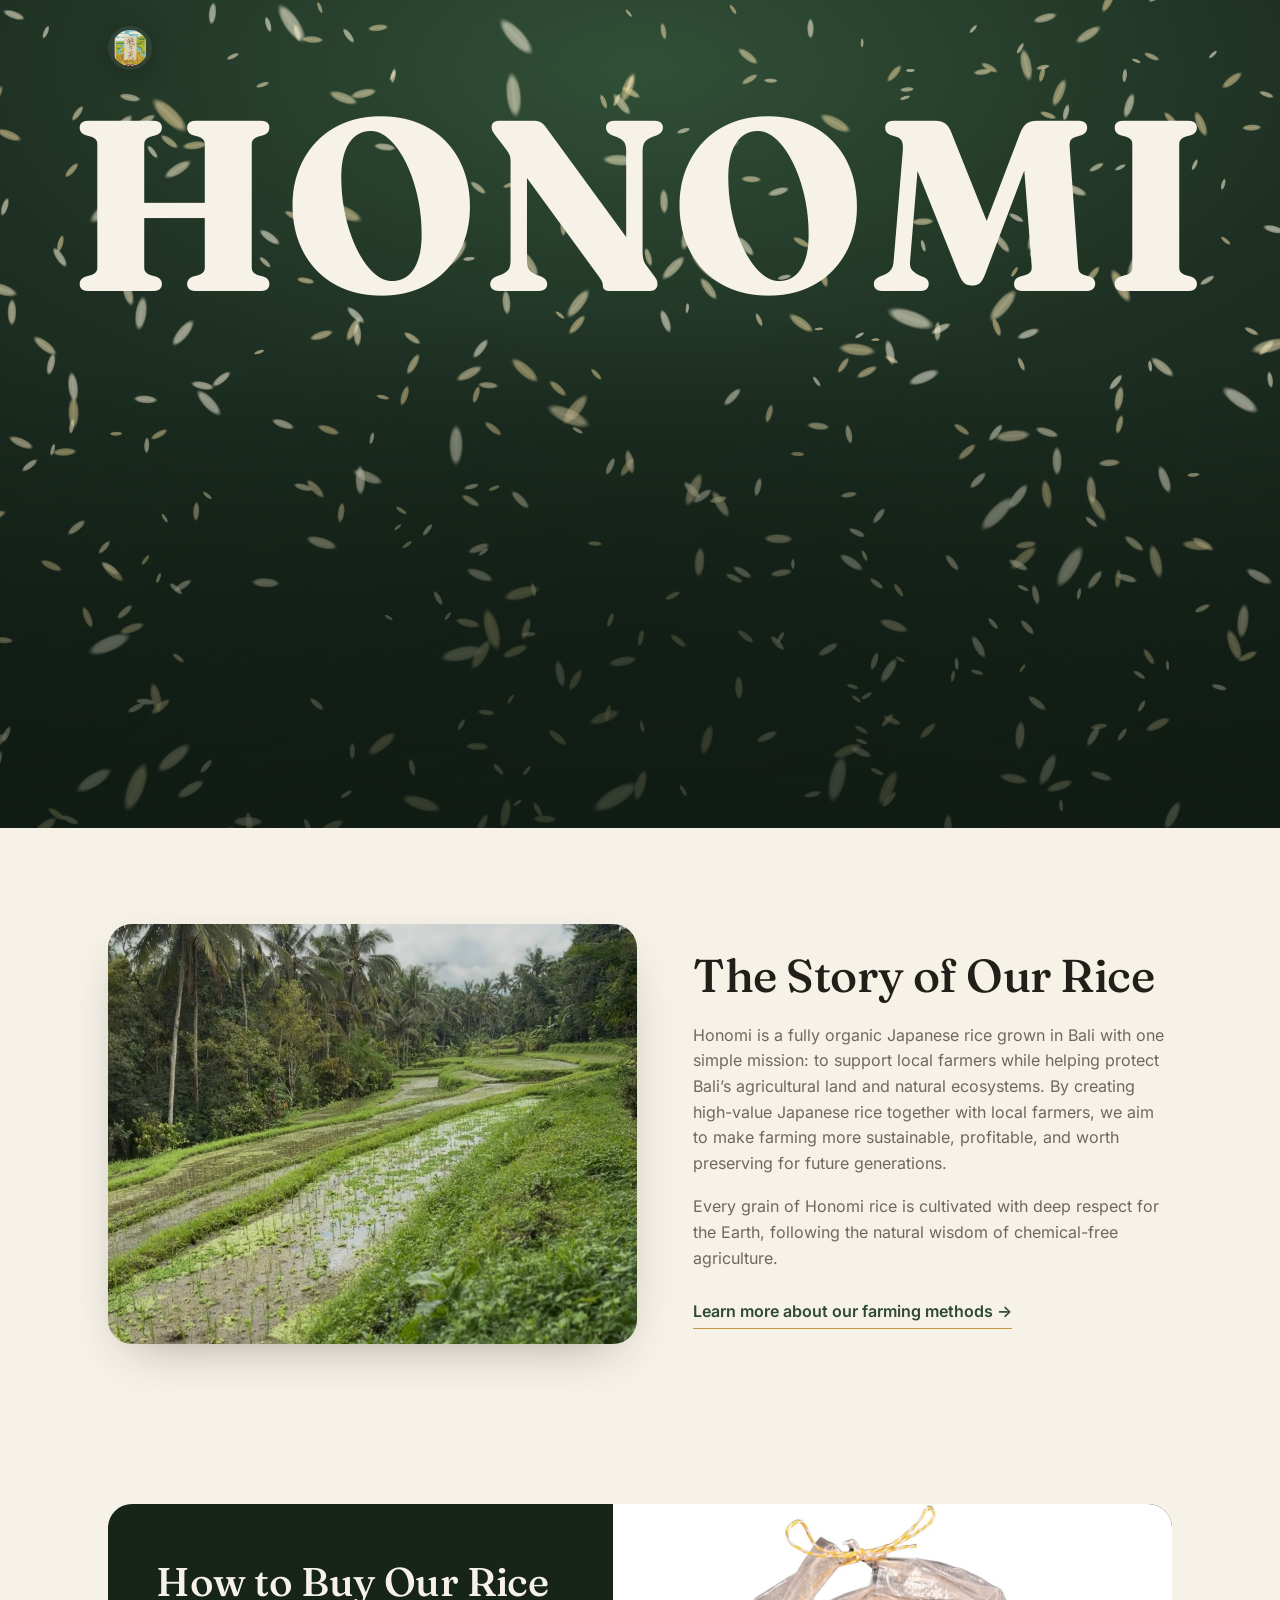
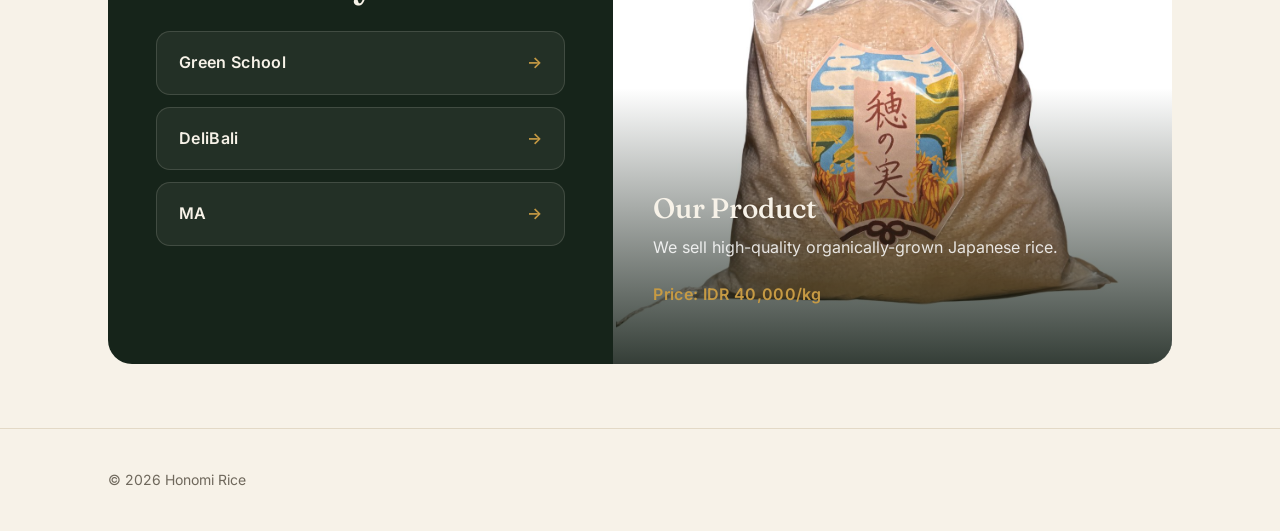
==== commit 057a84f0: "Merge 0ae5f1f196706c2b47d7857816040089398130d3 into 44e88f6757780327d5efe277ec6bc10b1ecb5ed1" ====
--- a/index.html
+++ b/index.html
@@ -3,224 +3,107 @@
 <head>
   <meta charset="UTF-8" />
   <meta name="viewport" content="width=device-width, initial-scale=1.0" />
-
   <title>Honomi Rice</title>
-  <link rel="icon" type="image/png" href="assets/Honomi package design.png">
+  <link rel="icon" type="image/png" href="assets/Honomi package design.png" />
   <link rel="stylesheet" href="styles.css" />
 </head>
+<body>
+  <a class="skip-link" href="#main">Skip to content</a>
 
-<body>
+  <!-- HERO -->
+  <header class="hero hero--landing">
+    <canvas class="hero__canvas" data-grain-field aria-hidden="true"></canvas>
 
-  <a class="skip-link" href="#main">
-    Skip to content
-  </a>
+    <div class="container">
+      <nav class="hero__nav" aria-label="Primary">
+        <a class="brand" href="index.html" aria-label="Honomi Rice">
+          <img class="brand__mark" src="assets/Honomi package design.png" alt="Honomi Rice Logo" />
+        </a>
+      </nav>
 
-  <header class="site">
+      <div class="hero__body">
+        <h1 class="hero__headline">HONOMI</h1>
+      </div>
+    </div>
+  </header>
 
-    <!-- HERO -->
-
-    <section class="hero" aria-label="Honomi Rice">
-
-      <!-- VIDEO BACKGROUND -->
-      <video
-        class="hero__video"
-        autoplay
-        muted
-        loop
-        playsinline
-      >
-        <source src="assets/DJI_0226.mp4" type="video/mp4">
-      </video>
-
-      <!-- DARK OVERLAY -->
-      <div class="hero__overlay"></div>
-
+  <main id="main">
+    <!-- STORY -->
+    <section class="section" id="story">
       <div class="container">
-
-        <div class="hero__top">
-
-          <div class="brand" aria-label="Brand">
-
-            <div class="brand__mark" aria-hidden="true">
-            <img src="assets/Honomi package design.png" alt="Honomi Rice Logo">
+        <div class="split">
+          <div class="split__media">
+            <img src="assets/IMG_7173.jpg" alt="Honomi rice fields in Bali" />
           </div>
-
-          <nav class="dots" aria-label="Sections">
-
-            <a class="dot dot--active" href="#top"></a>
-            <a class="dot" href="#offer"></a>
-            <a class="dot" href="#about"></a>
-            <a class="dot" href="#contact"></a>
-
-          </nav>
-
+          <div>
+            <h2 class="section__title">The Story of Our Rice</h2>
+            <div class="prose" style="margin-top:22px">
+              <p>
+                Honomi is a fully organic Japanese rice grown in Bali with one
+                simple mission: to support local farmers while helping protect
+                Bali’s agricultural land and natural ecosystems. By creating
+                high-value Japanese rice together with local farmers, we aim to
+                make farming more sustainable, profitable, and worth preserving
+                for future generations.
+              </p>
+              <p>
+                Every grain of Honomi rice is cultivated with deep respect for
+                the Earth, following the natural wisdom of chemical-free
+                agriculture.
+              </p>
+            </div>
+            <a class="textlink" href="farming-methods.html">
+              Learn more about our farming methods →
+            </a>
+          </div>
         </div>
-
-        <div class="hero__title">
-
-          <p class="hero__kicker">
-            Organic Japanese Rice
-          </p>
-
-          <h1 class="hero__headline">
-            HONOMI
-          </h1>
-
-        </div>
-
       </div>
-
     </section>
 
-    <!-- MAIN -->
-
-    <main id="main" class="content">
-
+    <!-- BUY -->
+    <section class="section section--tight" id="buy">
       <div class="container">
-
-        <!-- STORY -->
-
-        <section class="story" id="top">
-
-          <!-- IMAGE LEFT -->
-          <div class="story__image">
-        
-            <img
-              src="assets/IMG_7173.jpg"
-              alt="Honomi rice fields in Bali"
-            />
-
-          </div>
-
-          <!-- TEXT RIGHT -->
-          <div class="card card--text">
-
-    <h2 class="section-title section-title--left">
-      The Story of Our Rice
-    </h2>
-
-            <p class="intro-text">
-              Honomi is a fully organic Japanese rice grown in Bali
-              with one simple mission:
-              to support local farmers while helping protect Bali’s
-              agricultural land and natural ecosystems. By creating high-value Japanese rice together with local farmers,
-              we aim to make farming more sustainable,
-              profitable, and worth preserving for future generations. 
-            </p>
-
-            <p class="intro-text">
-              Every grain of Honomi rice is cultivated with deep respect
-              for the Earth, following the natural wisdom of
-              chemical-free agriculture.
-            </p>
-
-            <a class="learn-btn" href="farming-methods.html">
-              Learn more about our farming methods →
-            </a>
-
-          </div>
-
-        </section>
-
-        <!-- ABOUT -->
-
-        <section
-          class="two-col product-buy"
-          id="about"
-          aria-label="About and buy Honomi Rice"
-        >
-
-          <div
-            class="contact"
-            id="contact"
-            aria-label="How to buy Honomi rice"
-          >
-
-            <div class="contact__inner">
-
-              <h2 class="section-title">
-                How to Buy Our Rice
-              </h2>
-
-              <div class="buy-links">
-
-                <a
-                  class="buy-link"
-                  href="https://docs.google.com/forms/d/e/1FAIpQLScZ5jNoCmiqCCOcIXor67InOuZGqrYcBfKRxBd3I6cKdMfrpA/viewform?usp=publish-editor"
-                  target="_blank"
-                >
+        <div class="buy">
+          <div class="buy__grid">
+            <div class="buy__left">
+              <h2 class="buy__title">How to Buy Our Rice</h2>
+              <div class="buy__links">
+                <a class="buy__link" href="https://docs.google.com/forms/d/e/1FAIpQLScZ5jNoCmiqCCOcIXor67InOuZGqrYcBfKRxBd3I6cKdMfrpA/viewform?usp=publish-editor" target="_blank" rel="noopener">
                   Green School
                 </a>
-
-                <a
-                  class="buy-link"
-                  href="delibali.html"
-                  target="_blank"
-                >
+                <a class="buy__link" href="delibali.html" target="_blank" rel="noopener">
                   DeliBali
                 </a>
-
-                <a
-                  class="buy-link"
-                  href="https://maps.app.goo.gl/1uEQMP7AKM3h1Lmy5"
-                  target="_blank"
-                >
+                <a class="buy__link" href="https://maps.app.goo.gl/1uEQMP7AKM3h1Lmy5" target="_blank" rel="noopener">
                   MA
                 </a>
+              </div>
+            </div>
+            <div class="buy__product">
+              <img src="assets/IMG_7652 (1).jpg" alt="Pak Putu in the rice field" />
+              <div class="buy__product-info">
+                <h3>Our Product</h3>
+                <p style="color:rgba(255,255,255,.85);margin:6px 0 0">
+                  We sell high-quality organically-grown Japanese rice.
+                </p>
+                <p class="buy__price">Price: IDR 40,000/kg</p>
+              </div>
+            </div>
+          </div>
+        </div>
+      </div>
+    </section>
+  </main>
 
-              </div>
-
-            </div>
-
-          </div>
-
-          <div class="card card--image product-card">
-
-            <img
-              src="assets/IMG_7652 (1).jpg"
-              alt="Pak Putu in the rice field"
-            />
-
-            <div class="product-card__overlay">
-
-              <h2 class="section-title section-title--left">
-                Our Product
-              </h2>
-
-              <p>
-                We sell high-quality organically-grown Japanese rice.
-              </p>
-              
-              <p>
-                Price: IDR 40,000/kg
-              </p>
-
-            </div>
-
-          </div>
-
-        </section>
-
-        <!-- FOOTER -->
-
-        <footer class="footer">
-
-          <small>
-            © <span id="year"></span> Honomi Rice
-          </small>
-
-        </footer>
-
-      </div>
-
-    </main>
-
-  </header>
+  <footer class="footer">
+    <div class="container footer__inner">
+      <span>© <span id="year"></span> Honomi Rice</span>
+    </div>
+  </footer>
 
   <script>
-    document.getElementById("year").textContent =
-      String(new Date().getFullYear());
+    document.getElementById("year").textContent = new Date().getFullYear();
   </script>
-
+  <script type="module" src="hero.js"></script>
 </body>
 </html>
--- a/styles.css
+++ b/styles.css
@@ -1,1011 +1,764 @@
-:root{
-  --paper:#fffbf7;
-  --paper-2:#f4eddc;
-  --ink:#2a2a2a;
-  --muted:#66625a;
-  --green:#988e42;
-  --green-2:#204c38;
-  --shadow:0 12px 30px rgba(0,0,0,.12);
-  --radius:18px;
-}
-
-*{
-  box-sizing:border-box;
-}
-
-html,
-body{
-  height:100%;
-}
-
-body{
-  margin:0;
-
-  font-family:
-    ui-serif,
-    Georgia,
-    "Times New Roman",
-    serif;
-
-  color:var(--ink);
-
+@import url("fonts/fonts.css");
+
+/* ============================================================
+   Honomi Rice — design system
+   ============================================================ */
+
+:root {
+  --paper: #f7f2e8;
+  --paper-2: #efe7d6;
+  --card: #fffdf8;
+  --ink: #221f1a;
+  --muted: #6f685c;
+  --line: #e3d9c6;
+
+  --grain: #c69a44;
+  --grain-deep: #a87f2f;
+  --paddy: #2f4a33;
+  --paddy-deep: #16241a;
+
+  --display: "Fraunces", Georgia, "Times New Roman", serif;
+  --body: "Inter", system-ui, -apple-system, "Segoe UI", sans-serif;
+
+  --radius: 14px;
+  --radius-lg: 24px;
+  --shadow: 0 18px 50px -24px rgba(34, 31, 26, 0.45);
+  --shadow-soft: 0 10px 30px -18px rgba(34, 31, 26, 0.4);
+  --maxw: 1120px;
+}
+
+* {
+  box-sizing: border-box;
+}
+
+html {
+  scroll-behavior: smooth;
+}
+
+body {
+  margin: 0;
+  font-family: var(--body);
+  color: var(--ink);
+  background: var(--paper);
+  -webkit-font-smoothing: antialiased;
+  line-height: 1.6;
+}
+
+img,
+video,
+canvas {
+  display: block;
+  max-width: 100%;
+}
+
+a {
+  color: inherit;
+}
+
+h1,
+h2,
+h3 {
+  font-family: var(--display);
+  font-weight: 500;
+  line-height: 1.08;
+  letter-spacing: -0.01em;
+  margin: 0;
+}
+
+.skip-link {
+  position: absolute;
+  left: -999px;
+  top: 8px;
+  z-index: 999;
+  background: var(--ink);
+  color: var(--paper);
+  padding: 10px 14px;
+  border-radius: 10px;
+  text-decoration: none;
+}
+.skip-link:focus {
+  left: 12px;
+}
+
+.container {
+  width: 100%;
+  max-width: var(--maxw);
+  margin: 0 auto;
+  padding: 0 28px;
+}
+
+.eyebrow {
+  font-family: var(--body);
+  font-size: 12px;
+  font-weight: 600;
+  letter-spacing: 0.28em;
+  text-transform: uppercase;
+  color: var(--grain-deep);
+  margin: 0;
+}
+
+/* ============================================================
+   Hero — three.js grain field
+   ============================================================ */
+
+.hero {
+  position: relative;
+  min-height: 92vh;
+  display: flex;
+  flex-direction: column;
+  overflow: hidden;
+  color: var(--paper);
   background:
-    radial-gradient(
-      1200px 800px at 50% -120px,
-      #d9e2ee 0%,
-      #cbd6e6 40%,
-      #c6d0df 70%,
-      #bfcadd 100%
-    );
-}
-
-img,
-video{
-  max-width:100%;
-  display:block;
-}
-
-a{
-  color:inherit;
-}
-
-.skip-link{
-  position:absolute;
-  left:-999px;
-  top:8px;
-
-  background:#000;
-  color:#fff;
-
-  padding:8px 10px;
-
-  border-radius:10px;
-
-  z-index:999;
-}
-
-.skip-link:focus{
-  left:10px;
-}
-
-.container{
-  max-width:1100px;
-  margin:0 auto;
-  padding:0 20px;
-}
-
-/* HERO */
-
-.hero{
-  position:relative;
-
-  min-height:340px;
-
-  overflow:hidden;
-
-  box-shadow:var(--shadow);
-}
-
-.hero__video{
-  position:absolute;
-
-  inset:0;
-
-  width:100%;
-  height:100%;
-
-  object-fit:cover;
-
-  z-index:0;
-}
-
-.hero__overlay{
-  position:absolute;
-
-  inset:0;
-
+    radial-gradient(120% 90% at 50% 8%, #314f37 0%, #1e3023 45%, #111c14 100%);
+  isolation: isolate;
+}
+
+.hero--compact {
+  min-height: 62vh;
+}
+
+.hero__canvas {
+  position: absolute;
+  inset: 0;
+  width: 100%;
+  height: 100%;
+  z-index: -1;
+}
+
+.hero::after {
+  /* subtle vignette + grain so the type stays legible */
+  content: "";
+  position: absolute;
+  inset: 0;
+  z-index: -1;
   background:
-    linear-gradient(
-      rgba(0,0,0,.30),
-      rgba(0,0,0,.28)
-    );
-
-  z-index:1;
-}
-
-.hero .container{
-  position:relative;
-
-  min-height:340px;
-
-  z-index:2;
-}
-
-.hero__top{
-  display:flex;
-  align-items:flex-start;
-  justify-content:space-between;
-
-  padding:14px 14px 0;
-
-  color:#f5f1e8;
-}
-
-.hero__top--home{
-  justify-content:flex-start;
-}
-
-.brand{
-  display:flex;
-  align-items:center;
-  gap:10px;
-}
-
-.brand__mark{
-  width:40px;
-  height:40px;
-
-  display:flex;
-  align-items:center;
-  justify-content:center;
-}
-
-.brand__mark--home{
-  border-radius:999px;
-
-  transition:.2s;
-}
-
-.brand__mark--home:hover{
-  transform:translateY(-2px);
-}
-
-.brand__mark img{
-  width:100%;
-  height:100%;
-  object-fit:contain;
-
-  filter: drop-shadow(0 2px 8px rgba(0,0,0,.25));
-}
-
-.dots{
-  display:flex;
-  gap:8px;
-  align-items:center;
-}
-
-.dot{
-  width:6px;
-  height:6px;
-
-  border-radius:999px;
-
-  background:rgba(255,255,255,.55);
-
-  display:inline-block;
-}
-
-.dot--active{
-  background:#fff;
-}
-
-.hero__title{
-  position:absolute;
-
-  left:0;
-  right:0;
-  bottom:28px;
-
-  text-align:center;
-
-  color:#f7f3ea;
-
-  text-shadow:
-    0 10px 30px rgba(0,0,0,.50);
-}
-
-.hero__kicker{
-  margin:0;
-
-  letter-spacing:.24em;
-  text-transform:uppercase;
-
-  font-size:12px;
-}
-
-.hero__headline{
-  margin:4px 0 0;
-
-  font-size:42px;
-
-  letter-spacing:.12em;
-  text-transform:uppercase;
-}
-
-/* MAIN */
-
-.content{
-  background:var(--paper);
-  overflow:hidden;
-}
-
-.card{
-  background:var(--paper);
-  padding:18px 18px 20px;
-}
-
-/* INTRO */
-
-.card--intro{
-  background:
-    linear-gradient(
-      180deg,
-      var(--paper-2),
-      var(--paper)
-    );
-
-  text-align:center;
-
-  padding:40px 22px;
-}
-
-.section-title{
-  margin:0 0 18px;
-
-  text-align:center;
-
-  font-size:24px;
-
-  letter-spacing:.06em;
-}
-
-.section-title--left{
-  text-align:left;
-}
-
-.intro-text{
-  max-width:760px;
-
-  margin:0 auto 18px;
-
-  font-size:15px;
-
-  line-height:1.8;
-
-  color:var(--muted);
-}
-
-.learn-btn{
-  display:inline-block;
-
-  margin-top:12px;
-
-  padding:12px 18px;
-
-  background:var(--green);
-  color:#fff;
-
-  text-decoration:none;
-
-  border-radius:12px;
-
-  transition:.2s;
-}
-
-.learn-btn:hover{
-  background:var(--green-2);
-  transform:translateY(-2px);
-}
-
-/* OFFERS */
-
-.offers{
-  display:grid;
-
-  grid-template-columns:
-    repeat(3, minmax(0,1fr));
-
-  gap:16px;
-}
-
-.offer{
-  background:#fff;
-
-  border-radius:14px;
-
-  overflow:hidden;
-
-  box-shadow:
-    0 12px 24px rgba(0,0,0,.06);
-
-  transition:.2s;
-
-  text-align:center;
-}
-
-.offer:hover{
-  transform:translateY(-4px);
-}
-
-.offer{
-  cursor:pointer;
-}
-
-/* POPUP */
-
-.popup{
-  position:fixed;
-
-  inset:0;
-
-  background:rgba(0,0,0,.72);
-
-  display:flex;
-  align-items:center;
-  justify-content:center;
-
-  opacity:0;
-  visibility:hidden;
-
-  transition:.25s;
-
-  z-index:9999;
-}
-
-.popup.active{
-  opacity:1;
-  visibility:visible;
-}
-
-.popup__content{
-  position:relative;
-
-  width:min(92vw, 900px);
-
-  border-radius:22px;
-
-  overflow:hidden;
-
-  box-shadow:
-    0 20px 50px rgba(0,0,0,.35);
-}
-
-.popup__content img,
-.popup__content video{
-  width:100%;
-  height:75vh;
-
-  object-fit:cover;
-
-  display:block;
-}
-
-.popup__overlay{
-  position:absolute;
-
-  inset:0;
-
-  display:flex;
-  flex-direction:column;
-  justify-content:flex-end;
-
-  padding:40px;
-
-  background:
-    linear-gradient(
-      to top,
-      rgba(0,0,0,.72),
-      rgba(0,0,0,.15) 55%,
-      rgba(0,0,0,0)
-    );
-
-  color:#fff;
-}
-
-.popup__overlay h2{
-  margin:0 0 12px;
-
-  font-size:34px;
-
-  letter-spacing:.04em;
-
-  text-transform:uppercase;
-}
-
-.popup__overlay p{
-  margin:0;
-
-  max-width:650px;
-
-  line-height:1.8;
-
-  font-size:15px;
-
-  color:rgba(255,255,255,.92);
-}
-
-.popup__close{
-  position:absolute;
-
-  top:16px;
-  right:16px;
-
-  width:44px;
-  height:44px;
-
-  border:none;
-
-  border-radius:999px;
-
-  background:rgba(255,255,255,.18);
-
-  color:#fff;
-
-  font-size:28px;
-
-  cursor:pointer;
-
-  z-index:10;
-
-  backdrop-filter:blur(6px);
-}
-
-.popup__close:hover{
-  background:rgba(255,255,255,.30);
-}
-
-/* MOBILE */
-
-@media (max-width:760px){
-
-  .popup__content img{
-    height:70vh;
-  }
-
-  .popup__overlay{
-    padding:24px;
-  }
-
-  .popup__overlay h2{
-    font-size:24px;
-  }
-
-}
-
-.offer__img{
-  width:220px;
-  height:220px;
-
-  object-fit:cover;
-
-  border-radius:50%;
-
-  display:block;
-
-  margin:24px auto 10px;
-
-  box-shadow:
-    0 10px 24px rgba(0,0,0,.12);
-}
-
-.offer__title{
-  text-align:center;
-
-  font-size:16px;
-
-  margin:18px;
-}
-
-/* TWO COLUMN */
-
-.two-col{
-  display:grid;
-
-  grid-template-columns:
-    1.08fr .92fr;
-
-  gap:16px;
-
-  padding:0 0 18px;
-}
-
-.product-buy{
-  grid-template-columns:minmax(220px, .72fr) minmax(0, 1.28fr);
-
-  align-items:stretch;
-}
-
-.two-col .card{
-  border-radius:var(--radius);
-
-  background:#fff;
-
-  box-shadow:
-    0 14px 28px rgba(0,0,0,.06);
-}
-
-.two-col .card.card--flat{
-  background: transparent !important;
-  box-shadow: none !important;
-  border-radius: 0 !important;
-  padding: 0 !important;
-}
-
-.card--text{
-  padding:24px;
-}
-
-.card--flat{
-  background:transparent;
-  box-shadow:none;
-  padding:24px;
-}
-
-.muted{
-  color:var(--muted);
-
-  font-size:14px;
-
-  line-height:1.7;
-}
-
-.card--image{
-  overflow:hidden;
-  padding:0;
-}
-
-.card--image img{
-  width:100%;
-  height:100%;
-
-  object-fit:cover;
-
-  min-height:280px;
-}
-
-.product-card{
-  position:relative;
-}
-
-.product-card img{
-  min-height:360px;
-}
-
-.product-card__overlay{
-  position:absolute;
-
-  inset:0;
-
-  display:flex;
-  flex-direction:column;
-  justify-content:flex-end;
-
-  padding:28px;
-
-  background:
-    linear-gradient(
-      to top,
-      rgba(0,0,0,.72),
-      rgba(0,0,0,.26) 58%,
-      rgba(0,0,0,.08)
-    );
-
-  color:#fff;
-}
-
-.product-card__overlay .section-title{
-  color:#fff;
-
-  text-shadow:0 8px 22px rgba(0,0,0,.35);
-}
-
-.product-card__overlay p{
-  max-width:420px;
-
-  margin:0;
-
-  font-size:15px;
-  line-height:1.7;
-
-  color:rgba(255,255,255,.92);
-}
-
-/* FARMER SECTION */
-
-.farmer{
-  position:relative;
-
-  height:520px;
-
-  border-radius:22px;
-
-  overflow:hidden;
-
-  margin-bottom:18px;
-
-  box-shadow:
-    0 18px 40px rgba(0,0,0,.12);
-}
-
-.farmer__image{
-  width:100%;
-  height:100%;
-
-  object-fit:cover;
-
-  object-position:center 10%;
-}
-
-.farmer__overlay{
-  position:absolute;
-  inset:0;
-
-  background:
-    linear-gradient(
-      to top,
-      rgba(0,0,0,.65) 0%,
-      rgba(0,0,0,.15) 45%,
-      rgba(0,0,0,.10) 100%
-    );
-}
-
-.farmer__content{
-  position:absolute;
-
-  inset:0;
-
-  display:flex;
-  flex-direction:column;
-  justify-content:space-between;
-
-  padding:34px;
-
-  color:#fff;
-
-  z-index:2;
-}
-
-.farmer__title{
-  margin:0;
-
-  font-size:38px;
-
-  letter-spacing:.04em;
-
-  text-transform:uppercase;
-
-  text-shadow:
-    0 4px 18px rgba(0,0,0,.35);
-}
-
-.farmer__text{
-  margin:0;
-
-  width:100%;
-
-  font-size:15px;
-
-  line-height:1.7;
-
-  color:rgba(255,255,255,.92);
-
-  max-width:900px;
-}
-
-/* MOBILE */
-
-@media (max-width:760px){
-
-  .farmer{
-    height:420px;
-  }
-
-  .farmer__title{
-    font-size:28px;
-  }
-
-  .farmer__content{
-    padding:22px;
-  }
-
-}
-
-/* PROCESS SECTION */
-
-.process-section{
-  padding:20px 0 40px;
-}
-
-.process-flow{
-  display:flex;
-  align-items:center;
-  gap:18px;
-
-  overflow-x:auto;
-
-  padding-bottom:12px;
-}
-
-.process-card{
-  position:relative;
-
-  width:280px;
-  height:280px;
-
-  border-radius:22px;
-
-  overflow:hidden;
-
-  flex-shrink:0;
-
-  box-shadow:
-    0 16px 36px rgba(0,0,0,.12);
-
-  transition:.25s;
-}
-
-.process-card:hover{
-  transform:translateY(-6px);
-}
-
-.process-card img,
-.process-card video{
-  width:100%;
-  height:100%;
-
-  object-fit:cover;
-
-  display:block;
-}
-
-.process-card__overlay{
-  position:absolute;
-
-  inset:0;
-
-  display:flex;
-  flex-direction:column;
-  justify-content:flex-end;
-
-  padding:20px;
-
-  background:
-    linear-gradient(
-      to top,
-      rgba(0,0,0,.72),
-      rgba(0,0,0,.18) 55%,
-      rgba(0,0,0,0)
-    );
-
-  color:#fff;
-}
-
-.process-card__overlay h3{
-  margin:0 0 8px;
-
-  font-size:18px;
-
-  letter-spacing:.04em;
-
-  text-transform:uppercase;
-}
-
-.process-card__overlay p{
-  margin:0;
-
-  font-size:13px;
-
-  line-height:1.5;
-
-  color:rgba(255,255,255,.92);
-}
-
-.process-arrow{
-  font-size:38px;
-
-  color:#988e42;
-
-  font-weight:700;
-
-  flex-shrink:0;
-}
-
-/* MOBILE */
-
-@media (max-width:520px){
-
-  .process-card{
-    width:160px;
-    height:240px;
-  }
-
-  .process-arrow{
-    font-size:28px;
-  }
-
-}
-
-/* STORY SECTION (NEW) */
-.story {
+    radial-gradient(80% 60% at 50% 80%, rgba(17, 28, 20, 0.55), transparent 70%),
+    linear-gradient(to top, rgba(17, 28, 20, 0.65), transparent 55%);
+  pointer-events: none;
+}
+
+.hero__nav {
+  display: flex;
+  align-items: center;
+  justify-content: space-between;
+  padding: 26px 0 0;
+}
+
+.brand {
+  display: inline-flex;
+  align-items: center;
+  gap: 12px;
+  text-decoration: none;
+  color: inherit;
+}
+
+.brand__mark {
+  width: 44px;
+  height: 44px;
+  border-radius: 50%;
+  object-fit: cover;
+  background: rgba(255, 255, 255, 0.08);
+  padding: 4px;
+  filter: drop-shadow(0 4px 14px rgba(0, 0, 0, 0.35));
+  transition: transform 0.25s ease;
+}
+.brand:hover .brand__mark {
+  transform: translateY(-2px);
+}
+
+.brand__name {
+  font-family: var(--display);
+  font-size: 19px;
+  letter-spacing: 0.16em;
+  text-transform: uppercase;
+}
+
+.hero__menu {
+  display: flex;
+  gap: 28px;
+  font-size: 13px;
+  letter-spacing: 0.14em;
+  text-transform: uppercase;
+}
+.hero__menu a {
+  text-decoration: none;
+  opacity: 0.8;
+  transition: opacity 0.2s ease;
+}
+.hero__menu a:hover {
+  opacity: 1;
+}
+
+.hero__body {
+  flex: 1;
+  display: flex;
+  flex-direction: column;
+  justify-content: center;
+  padding: 48px 0 72px;
+  max-width: 760px;
+}
+
+/* Landing: one big, centered, uppercase title in the middle */
+.hero--landing .hero__body {
+  max-width: none;
+  align-items: center;
+  justify-content: center;
+  text-align: center;
+  padding: 0 0 40px;
+}
+
+.hero--landing .hero__headline {
+  text-transform: uppercase;
+  text-align: center;
+  font-family: var(--display);
+  font-weight: 700;
+  font-size: clamp(64px, 19vw, 248px);
+  letter-spacing: 0.01em;
+  line-height: 0.95;
+}
+
+.hero__headline {
+  font-size: clamp(56px, 13vw, 168px);
+  font-weight: 400;
+  letter-spacing: -0.03em;
+  line-height: 0.92;
+  margin: 18px 0 0;
+}
+
+.hero__sub {
+  margin: 26px 0 0;
+  max-width: 460px;
+  font-size: 17px;
+  color: rgba(247, 242, 232, 0.82);
+}
+
+.hero__cta {
+  display: inline-flex;
+  align-items: center;
+  gap: 10px;
+  margin-top: 34px;
+  align-self: flex-start;
+  padding: 14px 24px;
+  background: var(--grain);
+  color: #20170a;
+  font-weight: 600;
+  font-size: 14px;
+  letter-spacing: 0.04em;
+  text-decoration: none;
+  border-radius: 999px;
+  transition: transform 0.2s ease, background 0.2s ease;
+}
+.hero__cta:hover {
+  transform: translateY(-2px);
+  background: #d9ad53;
+}
+.hero__cta span {
+  transition: transform 0.2s ease;
+}
+.hero__cta:hover span {
+  transform: translateX(4px);
+}
+
+/* ============================================================
+   Sections
+   ============================================================ */
+
+.section {
+  padding: 96px 0;
+}
+.section--tight {
+  padding: 64px 0;
+}
+
+.section__head {
+  max-width: 640px;
+  margin-bottom: 48px;
+}
+.section__head--center {
+  margin-left: auto;
+  margin-right: auto;
+  text-align: center;
+}
+
+.section__title {
+  font-size: clamp(30px, 4.5vw, 46px);
+  margin-top: 12px;
+}
+
+.lede {
+  font-size: 18px;
+  color: var(--muted);
+  margin: 18px 0 0;
+}
+
+.prose p {
+  color: var(--muted);
+  margin: 0 0 18px;
+}
+.prose p:last-child {
+  margin-bottom: 0;
+}
+
+/* Story split */
+.split {
   display: grid;
-  grid-template-columns: 1fr 1fr;
-  gap: 16px;
-  align-items: stretch;
-  margin: 18px 0;
-}
-
-.story__image img {
+  grid-template-columns: 1.05fr 0.95fr;
+  gap: 56px;
+  align-items: center;
+}
+
+.split__media {
+  position: relative;
+  border-radius: var(--radius-lg);
+  overflow: hidden;
+  box-shadow: var(--shadow);
+}
+.split__media img {
+  width: 100%;
+  height: 100%;
+  min-height: 420px;
+  object-fit: cover;
+}
+
+.textlink {
+  display: inline-flex;
+  align-items: center;
+  gap: 8px;
+  margin-top: 28px;
+  font-weight: 600;
+  color: var(--paddy);
+  text-decoration: none;
+  border-bottom: 1px solid var(--grain);
+  padding-bottom: 3px;
+  transition: gap 0.2s ease;
+}
+.textlink:hover {
+  gap: 14px;
+}
+
+/* ============================================================
+   Buy + product
+   ============================================================ */
+
+.buy {
+  background: var(--paddy-deep);
+  color: var(--paper);
+  border-radius: var(--radius-lg);
+  overflow: hidden;
+}
+
+.buy__grid {
+  display: grid;
+  grid-template-columns: 0.95fr 1.05fr;
+}
+
+.buy__left {
+  padding: 56px 48px;
+}
+.buy__title {
+  font-size: clamp(28px, 4vw, 40px);
+  margin-bottom: 28px;
+}
+
+.buy__links {
+  display: flex;
+  flex-direction: column;
+  gap: 12px;
+}
+
+.buy__link {
+  display: flex;
+  align-items: center;
+  justify-content: space-between;
+  padding: 18px 22px;
+  background: rgba(247, 242, 232, 0.06);
+  border: 1px solid rgba(247, 242, 232, 0.14);
+  border-radius: var(--radius);
+  text-decoration: none;
+  font-weight: 600;
+  letter-spacing: 0.02em;
+  transition: background 0.2s ease, transform 0.2s ease;
+}
+.buy__link:hover {
+  background: rgba(198, 154, 68, 0.18);
+  transform: translateX(4px);
+}
+.buy__link::after {
+  content: "→";
+  color: var(--grain);
+}
+
+.buy__product {
+  position: relative;
+  min-height: 460px;
+}
+.buy__product img {
+  position: absolute;
+  inset: 0;
   width: 100%;
   height: 100%;
   object-fit: cover;
-  border-radius: 18px;
-  box-shadow: 0 14px 28px rgba(0,0,0,.06);
-}
-
-/* MOBILE FIX */
-@media (max-width: 760px) {
-  .story {
+}
+.buy__product-info {
+  position: absolute;
+  inset: 0;
+  display: flex;
+  flex-direction: column;
+  justify-content: flex-end;
+  gap: 6px;
+  padding: 40px;
+  background: linear-gradient(to top, rgba(17, 28, 20, 0.85), transparent 60%);
+}
+.buy__product-info h3 {
+  font-size: 28px;
+}
+.buy__price {
+  font-weight: 600;
+  color: var(--grain);
+  letter-spacing: 0.02em;
+}
+
+/* ============================================================
+   Principles (cards) + popups
+   ============================================================ */
+
+.cards {
+  display: grid;
+  grid-template-columns: repeat(3, 1fr);
+  gap: 24px;
+}
+
+.principle {
+  position: relative;
+  border: 1px solid var(--line);
+  background: var(--card);
+  border-radius: var(--radius-lg);
+  padding: 28px;
+  text-align: left;
+  cursor: pointer;
+  overflow: hidden;
+  transition: transform 0.25s ease, box-shadow 0.25s ease, border-color 0.25s ease;
+}
+.principle:hover {
+  transform: translateY(-4px);
+  box-shadow: var(--shadow-soft);
+  border-color: var(--grain);
+}
+.principle__index {
+  font-family: var(--display);
+  font-size: 14px;
+  color: var(--grain-deep);
+}
+.principle__img {
+  width: 96px;
+  height: 96px;
+  object-fit: contain;
+  margin: 18px 0;
+}
+.principle h3 {
+  font-size: 22px;
+}
+.principle__hint {
+  margin-top: 14px;
+  font-size: 13px;
+  letter-spacing: 0.06em;
+  text-transform: uppercase;
+  color: var(--muted);
+}
+
+/* Popup */
+.popup {
+  position: fixed;
+  inset: 0;
+  z-index: 9999;
+  display: flex;
+  align-items: center;
+  justify-content: center;
+  padding: 24px;
+  background: rgba(17, 19, 15, 0.78);
+  backdrop-filter: blur(4px);
+  opacity: 0;
+  visibility: hidden;
+  transition: opacity 0.25s ease, visibility 0.25s ease;
+}
+.popup.active {
+  opacity: 1;
+  visibility: visible;
+}
+.popup__content {
+  position: relative;
+  width: min(92vw, 880px);
+  border-radius: var(--radius-lg);
+  overflow: hidden;
+  box-shadow: 0 30px 80px rgba(0, 0, 0, 0.5);
+}
+.popup__content video {
+  width: 100%;
+  height: min(72vh, 560px);
+  object-fit: cover;
+}
+.popup__overlay {
+  position: absolute;
+  inset: 0;
+  display: flex;
+  flex-direction: column;
+  justify-content: flex-end;
+  padding: 40px;
+  background: linear-gradient(to top, rgba(0, 0, 0, 0.78), transparent 60%);
+  color: #fff;
+}
+.popup__overlay h2 {
+  font-size: clamp(26px, 4vw, 38px);
+}
+.popup__overlay p {
+  margin: 12px 0 0;
+  max-width: 560px;
+  color: rgba(255, 255, 255, 0.9);
+}
+.popup__close {
+  position: absolute;
+  top: 18px;
+  right: 18px;
+  z-index: 2;
+  width: 44px;
+  height: 44px;
+  border: none;
+  border-radius: 50%;
+  background: rgba(255, 255, 255, 0.16);
+  color: #fff;
+  font-size: 26px;
+  line-height: 1;
+  cursor: pointer;
+  backdrop-filter: blur(6px);
+  transition: background 0.2s ease;
+}
+.popup__close:hover {
+  background: rgba(255, 255, 255, 0.32);
+}
+
+/* ============================================================
+   Farmer band
+   ============================================================ */
+
+.farmer {
+  position: relative;
+  border-radius: var(--radius-lg);
+  overflow: hidden;
+  min-height: 520px;
+  display: flex;
+  box-shadow: var(--shadow);
+}
+.farmer img {
+  position: absolute;
+  inset: 0;
+  width: 100%;
+  height: 100%;
+  object-fit: cover;
+  object-position: center 20%;
+}
+.farmer__content {
+  position: relative;
+  margin-top: auto;
+  padding: 48px;
+  color: #fff;
+  background: linear-gradient(to top, rgba(0, 0, 0, 0.7), transparent);
+  width: 100%;
+}
+.farmer__content h2 {
+  font-size: clamp(30px, 5vw, 52px);
+}
+.farmer__content p {
+  margin: 16px 0 0;
+  max-width: 620px;
+  color: rgba(255, 255, 255, 0.9);
+}
+
+/* ============================================================
+   Process timeline
+   ============================================================ */
+
+.process {
+  display: flex;
+  gap: 20px;
+  overflow-x: auto;
+  padding: 8px 0 24px;
+  scroll-snap-type: x mandatory;
+  -webkit-overflow-scrolling: touch;
+}
+.process::-webkit-scrollbar {
+  height: 8px;
+}
+.process::-webkit-scrollbar-thumb {
+  background: var(--line);
+  border-radius: 999px;
+}
+
+.step {
+  position: relative;
+  flex: 0 0 auto;
+  width: 270px;
+  height: 360px;
+  border-radius: var(--radius-lg);
+  overflow: hidden;
+  scroll-snap-align: start;
+  box-shadow: var(--shadow-soft);
+  transition: transform 0.25s ease;
+}
+.step:hover {
+  transform: translateY(-6px);
+}
+.step img,
+.step video {
+  position: absolute;
+  inset: 0;
+  width: 100%;
+  height: 100%;
+  object-fit: cover;
+}
+.step__body {
+  position: absolute;
+  inset: 0;
+  display: flex;
+  flex-direction: column;
+  justify-content: flex-end;
+  padding: 22px;
+  background: linear-gradient(to top, rgba(0, 0, 0, 0.82), transparent 62%);
+  color: #fff;
+}
+.step__num {
+  position: absolute;
+  top: 18px;
+  left: 18px;
+  font-family: var(--display);
+  font-size: 13px;
+  font-weight: 600;
+  letter-spacing: 0.1em;
+  padding: 5px 10px;
+  border-radius: 999px;
+  background: rgba(198, 154, 68, 0.92);
+  color: #20170a;
+}
+.step__body h3 {
+  font-size: 20px;
+}
+.step__body p {
+  margin: 8px 0 0;
+  font-size: 13px;
+  color: rgba(255, 255, 255, 0.88);
+}
+
+/* ============================================================
+   Coming soon (DeliBali)
+   ============================================================ */
+
+.coming {
+  min-height: 100vh;
+  display: flex;
+  align-items: center;
+  justify-content: center;
+  text-align: center;
+  color: var(--paper);
+  background: radial-gradient(120% 90% at 50% 20%, #314f37 0%, #1e3023 50%, #111c14 100%);
+  position: relative;
+  overflow: hidden;
+}
+.coming__canvas {
+  position: absolute;
+  inset: 0;
+  z-index: 0;
+}
+.coming__inner {
+  position: relative;
+  z-index: 1;
+}
+.coming__inner h1 {
+  font-size: clamp(48px, 10vw, 120px);
+}
+.coming__inner p {
+  margin-top: 18px;
+  color: rgba(247, 242, 232, 0.78);
+  letter-spacing: 0.04em;
+}
+.coming__back {
+  display: inline-block;
+  margin-top: 36px;
+  padding: 13px 24px;
+  border: 1px solid rgba(247, 242, 232, 0.3);
+  border-radius: 999px;
+  text-decoration: none;
+  font-size: 14px;
+  letter-spacing: 0.04em;
+  transition: background 0.2s ease;
+}
+.coming__back:hover {
+  background: rgba(247, 242, 232, 0.1);
+}
+
+/* ============================================================
+   Footer
+   ============================================================ */
+
+.footer {
+  border-top: 1px solid var(--line);
+  padding: 40px 0;
+}
+.footer__inner {
+  display: flex;
+  align-items: center;
+  justify-content: space-between;
+  gap: 16px;
+  color: var(--muted);
+  font-size: 14px;
+}
+.footer__inner a {
+  color: var(--muted);
+  text-decoration: none;
+}
+.footer__inner a:hover {
+  color: var(--ink);
+}
+
+/* ============================================================
+   Responsive
+   ============================================================ */
+
+@media (max-width: 900px) {
+  .split {
     grid-template-columns: 1fr;
-  }
-}
-
-/* CONTACT */
-
-.contact{
-  margin-top:8px;
-
-  background:
-    radial-gradient(
-      380px 240px at 82% 50%,
-      rgba(255,255,255,.25),
-      rgba(255,255,255,0)
-    ),
-
-    linear-gradient(
-      180deg,
-      #988e42,
-      #988e42
-    );
-
-  padding:24px 12px 28px;
-}
-
-.product-buy .contact{
-  margin-top:0;
-
-  border-radius:var(--radius);
-
-  padding:12px;
-
-  overflow:hidden;
-}
-
-.contact__inner{
-  background:rgba(255, 255, 255, 0.3);
-
-  border-radius:22px;
-
-  padding:24px;
-
-  backdrop-filter:blur(6px);
-}
-
-.product-buy .contact__inner{
-  height:100%;
-
-  padding:18px;
-}
-
-.product-buy .contact .section-title{
-  margin-bottom:14px;
-
-  text-align:left;
-}
-
-/* BUY LINKS */
-
-.buy-links{
-  display:flex;
-  flex-direction:column;
-
-  gap:16px;
-
-  margin-top:20px;
-}
-
-.product-buy .buy-links{
-  gap:12px;
-
-  margin-top:0;
-}
-
-.buy-link{
-  background:#fff;
-
-  border-radius:18px;
-
-  padding:22px;
-
-  text-align:center;
-
-  text-decoration:none;
-
-  font-weight:700;
-
-  box-shadow:
-    0 10px 25px rgba(0,0,0,.08);
-
-  transition:.2s;
-}
-
-.product-buy .buy-link{
-  padding:16px 14px;
-}
-
-.buy-link:hover{
-  transform:translateY(-4px);
-}
-
-/* FOOTER */
-
-.footer{
-  padding:18px;
-
-  text-align:center;
-
-  color:rgba(0,0,0,.55);
-}
-
-/* MOBILE */
-
-@media (max-width:760px){
-
-  .offers{
-    grid-template-columns:1fr;
-  }
-
-  .two-col{
-    grid-template-columns:1fr;
-  }
-
-  .product-buy{
-    grid-template-columns:1fr;
-  }
-
-  .product-card{
-    order:-1;
-  }
-
-  .product-card img{
-    min-height:300px;
-  }
-
-  .hero{
-    min-height:260px;
-  }
-
-  .hero .container{
-    min-height:260px;
-  }
-
-  .hero__headline{
-    font-size:30px;
-  }
-
-}
-
-@media (max-width:420px){
-
-  .container{
-    padding:0 14px;
-  }
-
-  .hero__headline{
-    font-size:26px;
-  }
-
-  .section-title{
-    font-size:20px;
-  }
-
-}
+    gap: 32px;
+  }
+  .buy__grid {
+    grid-template-columns: 1fr;
+  }
+  .buy__product {
+    min-height: 360px;
+    order: -1;
+  }
+  .cards {
+    grid-template-columns: 1fr;
+  }
+}
+
+@media (max-width: 720px) {
+  .container {
+    padding: 0 20px;
+  }
+  .section {
+    padding: 64px 0;
+  }
+  .hero__menu {
+    display: none;
+  }
+  .buy__left {
+    padding: 40px 28px;
+  }
+}
+
+@media (prefers-reduced-motion: reduce) {
+  html {
+    scroll-behavior: auto;
+  }
+  * {
+    transition: none !important;
+  }
+}
